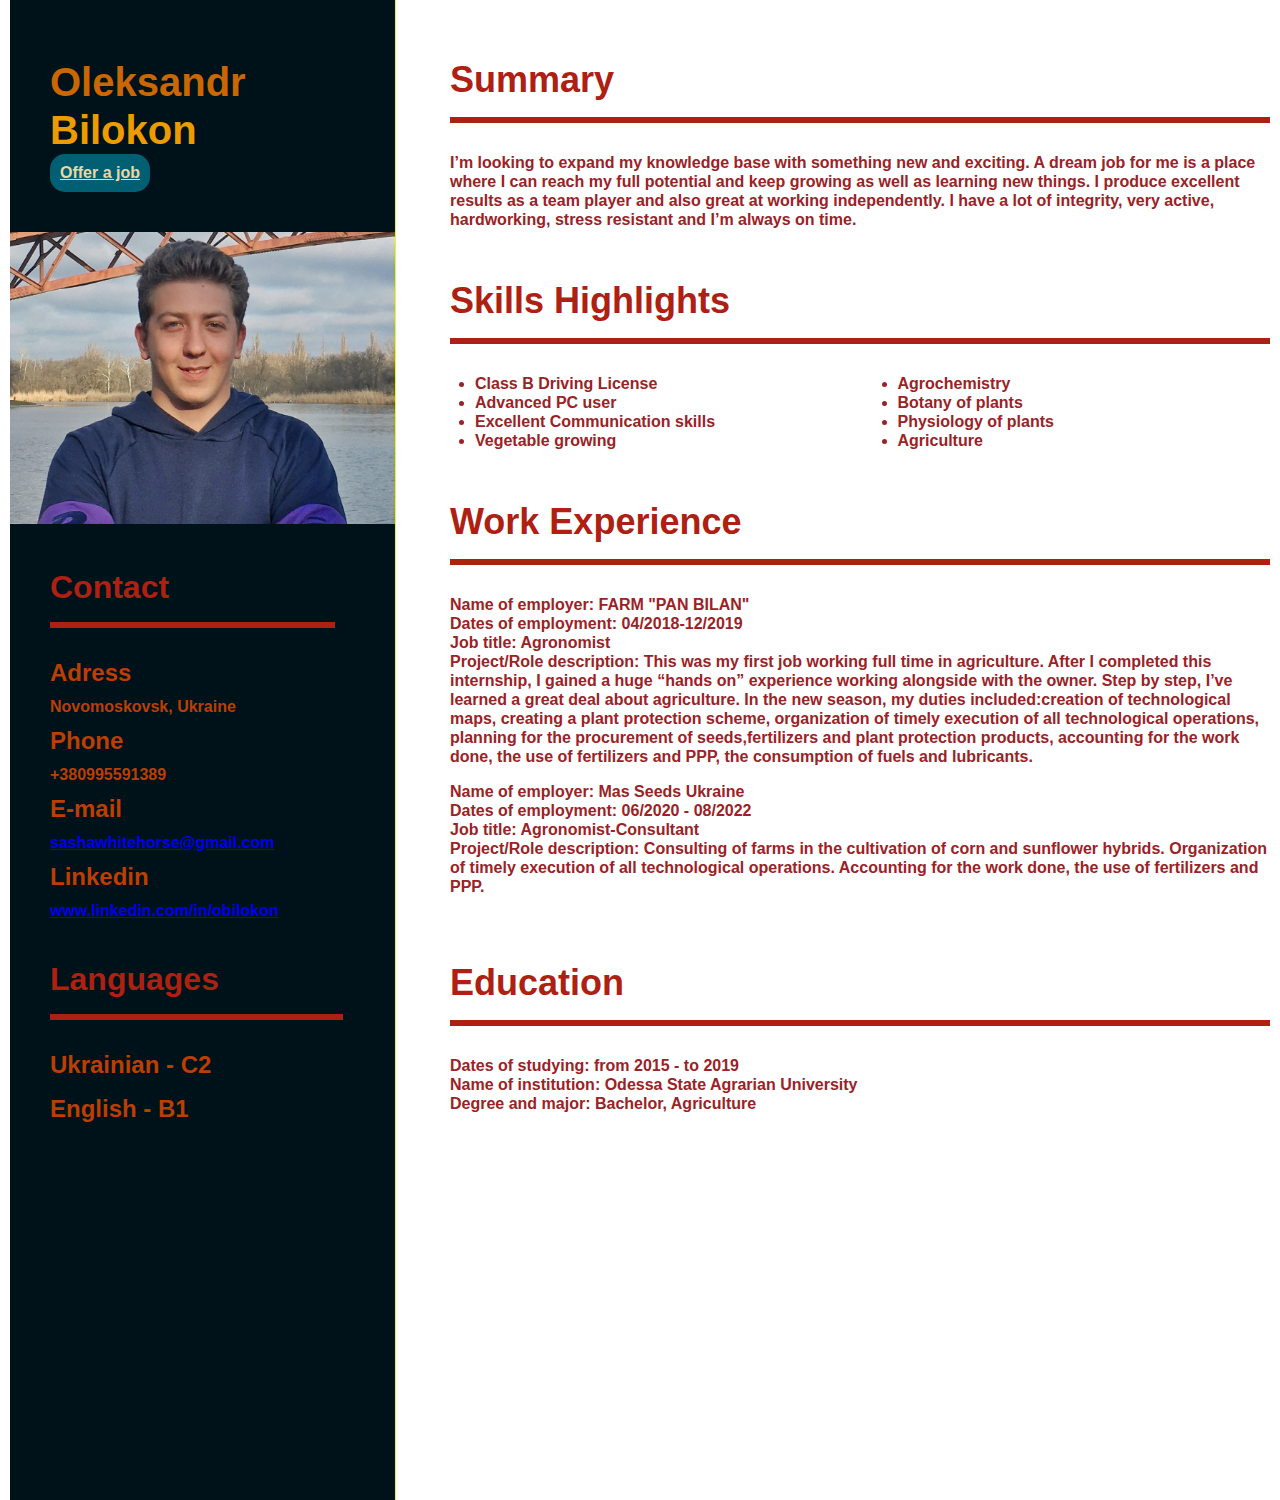
==== index.html @ 4e990c91 "Add homework-14 files" ====
<!DOCTYPE html>
<html>

<head>
   <title>Resume Oleksandr Bilokon </title>
   <link href="./styles.css" rel="stylesheet" type="text/css">
   <link href="./styles_mytheme.css" rel="stylesheet" type="text/css">
</head>


<body class="my-theme">
   <div class="container">
      <div class="left">
         <div class="name">
            <h1 class="myname">Oleksandr<div class="surname">Bilokon</div> 
            </h1>
            <a target="_blank" href="./hire-me.html" class="offerbutton">Offer a job</a>
         </div>
         <div class="photo"><img class="photocss" src="IMG_20200115_125617_568-01.jpeg" alt="CV Photo" height="292px"
               width="385px" /></div>
         <div class="contact">
            <h1 class="titles borderline">Contact</h1>
            <ul class="nomarked list">
               <li class="itemoflist">Adress</li>
               <li class="seconditemsoflist limargin">Novomoskovsk, Ukraine</li>
               <li class="itemoflist">Phone</li>
               <li class="seconditemsoflist limargin">+380995591389</li>
               <li class="itemoflist">E-mail</li>
               <li class="seconditemsoflist limargin"><a
                     href="https://mail.google.com/mail/">sashawhitehorse@gmail.com</a></li>
               <li class="itemoflist">Linkedin</li>
               <li class="seconditemsoflist"><a
                     href="https://www.linkedin.com/in/obilokon/">www.linkedin.com/in/obilokon</a></li>
            </ul>
         </div>
         <div class="languages ">
            <h1 class="titles borderline">Languages</h1>
            <ul class="nomarked list">
               <li class="itemoflist lang-limargin">Ukrainian - C2</li>
               <li class="itemoflist">English - B1</li>
            </ul>
         </div>
      </div>
      <div class="right">
         <div class="summary">
            <h1 class="righttitles borderline">Summary</h1>
            <div class="rightitemtxt">I’m looking to expand my knowledge base with
               something new and exciting.
               A dream job for me is a place where I can reach
               my full potential and keep growing as well as
               learning new things. I produce excellent results
               as a team player and also great at working
               independently. I have a lot of integrity, very
               active, hardworking, stress resistant and I’m
               always on time.</div>
         </div>
         <div class="skills">
            <h1 class="righttitles borderline">Skills Highlights</h1>
            <ul class="textcols rightitemtxt skills-list">
               <li>Class B Driving License</li>
               <li>Advanced PC user</li>
               <li>Excellent Communication skills</li>
               <li>Vegetable growing</li>
               <li>Agrochemistry</li>
               <li>Botany of plants</li>
               <li>Physiology of plants</li>
               <li>Agriculture</li>
            </ul>
         </div>
         <div class="workexp">
            <h1 class="righttitles borderline ">Work Experience</h1>
            <dl class="rightitemtxt dl-margin">
               <dt><strong>Name of employer:</strong> FARM "PAN BILAN"</dt>
               <dt><strong>Dates of employment:</strong> 04/2018-12/2019</dt>
               <dt><strong>Job title:</strong> Agronomist</dt>
               <dt><strong>Project/Role description:</strong> This was my first job working full time in agriculture.
                  After I completed
                  this internship, I gained a huge “hands on” experience working
                  alongside with the owner. Step by step, I’ve learned a great deal about
                  agriculture. In the new season, my duties included:creation of
                  technological maps, creating a plant protection scheme, organization
                  of timely execution of all technological operations, planning for the
                  procurement of seeds,fertilizers and plant protection products,
                  accounting for the work done, the use of fertilizers and PPP, the
                  consumption of fuels and lubricants.</dt>
            </dl>

            <dl class="rightitemtxt dl-margin">
               <dt><strong>Name of employer:</strong> Mas Seeds Ukraine</dt>
               <dt><strong>Dates of employment:</strong> 06/2020 - 08/2022</dt>
               <dt><strong>Job title:</strong> Agronomist-Consultant</dt>
               <dt><strong>Project/Role description:</strong> Consulting of farms in the cultivation of corn and
                  sunflower hybrids. Organization of timely execution of all technological operations. Accounting for
                  the work done, the use of fertilizers and PPP.</dt>
            </dl>
         </div>

         <div class="education ">
            <h1 class="righttitles borderline">Education</h1>
            <dl class="rightitemtxt">
               <dt> <strong>Dates of studying: </strong>from 2015 - to 2019</dt>
               <dt> <strong>Name of institution:</strong> Odessa State Agrarian University</dt>
               <dt><strong>Degree and major:</strong> Bachelor, Agriculture</dt>
            </dl>
         </div>
      </div>
   </div>



</body>


</html>
---- styles.css ----
body {
  margin: 0;
}

.container {
  display: grid;
  grid-template-columns: 385px 820px;
  grid-template-rows: auto;
  grid-auto-rows: 1fr;
  gap: 0px 55px;
  grid-auto-flow: row;
  grid-template-areas:
    "left right";
  justify-content: center;
}

.left {
  display: grid;
  grid-template-columns: 385px;
  grid-template-rows: auto auto auto auto;
  gap: 40px 0px;
  grid-auto-flow: row;
  grid-template-areas:
    "name"
    "photo"
    "contact"
    "languages";
  grid-area: left;
  align-content: start;
  width: 385px;
  border-right: solid 1px var(--color-border-center);
  background-color: var(--color-background-concact);
  height: 1500px;
  position: sticky;
  top:0;
  left:0;
}

.right {
  display: grid;
  grid-template-columns: 820px;
  grid-template-rows: auto auto auto auto;
  gap: 50px 0px;
  grid-auto-flow: row;
  grid-template-areas:
    "summary"
    "skills"
    "workexp"
    "education";
  grid-area: right;
  align-content: start;
  justify-items: stretch;
  align-items: stretch;
  width: 820px;
}

.name {
  grid-area: name;
  margin-left: 40px;
  margin-top: 58px;
}

:root  {
  /* Colors */
  --color-border-center:#000000;
  --color-txtandborder-titles:#1E1E1E;
  --color-background-concact:#86A3B4;
  --color-text-surname:#1C2E8C;
  --color-text-name:#FFFFFF;
  --color-left-titles:#263036;
  --color-right-description:#263036;
  --color-background-hirebutton:#55ff71;
  --color-button-hireme:purple;
  
  /* margins */
  --margin-zero: 0px;
  --margin-titles-bottom:30px;
  --margin-lists-bottom:15px;
  --margin-listitems-bottom:10px;
  --margin-contactlist-bottom:36px;

  /*paddings */
  --padding-zero: 0px;
  --padding-titles-bottom:15px;
}


.main-theme {
   /* Colors */
   --color-border-center:#000000;
   --color-txtandborder-titles:#1E1E1E;
   --color-background-concact:#86A3B4;
   --color-text-surname:#1C2E8C;
   --color-text-name:#FFFFFF;
   --color-left-titles:#263036;
   --color-right-description:#263036;
   --color-background-hirebutton:#55ff71;
}



.myname {
  font-family: Arial, Helvetica, sans-serif;
  font-style: normal;
  font-weight: 600;
  font-size: 40px;
  line-height: 48px;
  color: var(--color-text-name);
  margin: var(--margin-zero);
}

.surname {
  font-family:Arial, Helvetica, sans-serif;
  font-style: normal;
  font-weight: 600;
  font-size: 40px;
  line-height: 48px;
  color: var(--color-text-surname);
}


.photo {
  grid-area: photo;
}

.photocss {
  object-fit: cover;
  object-position: 0 0;
}

.titles {
  font-family: Arial, Helvetica, sans-serif;
  font-style: normal;
  font-weight: 600;
  font-size: 32px;
  line-height: 39px;
  color: var(--color-txtandborder-titles);
  padding-bottom: var(--padding-titles-bottom);
  width: 85%;
  margin-bottom: var(--margin-titles-bottom);
  margin-top: var(--margin-zero);
}

.borderline {
  border-bottom: 6px solid var(--color-txtandborder-titles);
}

.nomarked {
  list-style-type: none;
}

.list {
  padding: var(--padding-zero);
  margin: var(--margin-zero);
}

.itemoflist {
  font-family: Arial, Helvetica, sans-serif;
  font-style: normal;
  font-weight: 600;
  font-size: 24px;
  line-height: 29px;
  color: var(--color-left-titles);
  margin-bottom: var(--margin-listitems-bottom);
}

.seconditemsoflist {
  font-family: Arial, Helvetica, sans-serif;
  font-style: normal;
  font-weight: 600;
  font-size: 16px;
  line-height: 19px;
  color: var(--color-left-titles);
}

.contact {
  grid-area: contact;
  margin-left: 40px;
  margin-right: 10px;
}

.limargin {
  margin-bottom: var(--margin-listitems-bottom);
}


.languages {
  grid-area: languages;
  margin-left: 40px;
}

.lang-limargin {
  margin-bottom: var(--margin-lists-bottom);
}

.righttitles {
  font-family: Arial, Helvetica, sans-serif;
  font-style: normal;
  font-weight: 600;
  font-size: 36px;
  line-height: 44px;
  color: var(--color-txtandborder-titles);
  padding-bottom: var(--padding-titles-bottom);
  margin-top:var(--margin-zero);
  margin-bottom: var(--margin-titles-bottom);
}

.summary {
  grid-area: summary;
  margin-top: 58px;
}

.rightitemtxt {
  font-family: Arial, Helvetica, sans-serif;
  font-style: normal;
  font-weight: 600;
  font-size: 16px;
  line-height: 19px;
  color: var(--color-right-description);
}

.skills {
  grid-area: skills;
}

.textcols {
  column-width: 100%;
  column-count: 2;
  column-gap: 50px;
}

.skills-list {
  margin:var(--margin-zero);
  padding-left: 25px;
}

.workexp {
  grid-area: workexp;
}



.dl-margin {
  margin-bottom: var(--margin-lists-bottom);
}



.education {
  grid-area: education;
}

.offerbutton {
  display: block;
  width: max-content;
  padding: 10px;
  border-radius: 15px;
  background-color: var(--color-background-hirebutton);
  font-family: Arial, Helvetica, sans-serif;
  font-weight: bold;
  color:var(--color-button-hireme);
}
---- styles_mytheme.css ----
.my-theme {
    --color-border-center:#e5ff00; 
    --color-txtandborder-titles:#AE2012;
    --color-background-concact: #001219;
    --color-text-surname:#EE9B00;
    --color-text-name:#CA6702;
    --color-left-titles:#BB3E03;
    --color-right-description:#9B2226;
    --color-background-hirebutton:#005F73;
    --color-button-hireme:#E9D8A6;
}
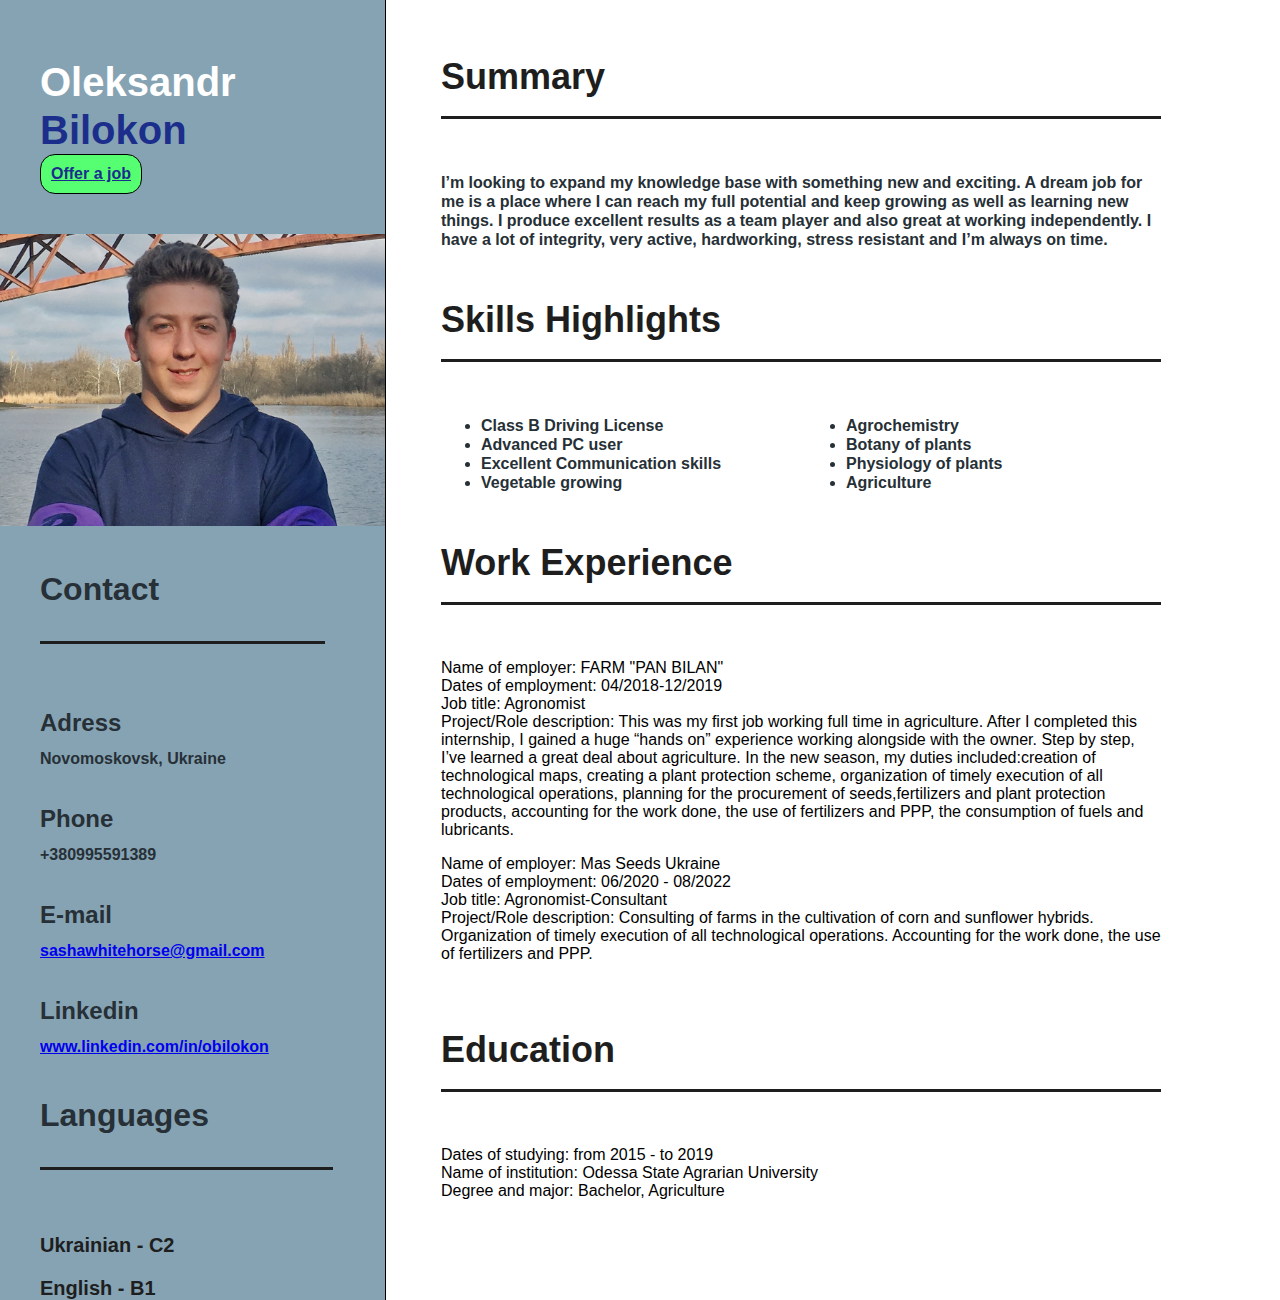
==== commit 170efdff: "Complete homework 15" ====
--- a/index.html
+++ b/index.html
@@ -4,11 +4,12 @@
 <head>
    <title>Resume Oleksandr Bilokon </title>
    <link href="./styles.css" rel="stylesheet" type="text/css">
-   <link href="./styles_mytheme.css" rel="stylesheet" type="text/css">
+
+  <meta name="viewport" content="width=device-width, initial-scale=1.0">
 </head>
 
 
-<body class="my-theme">
+<body>
    <div class="container">
       <div class="left">
          <div class="name">
@@ -36,8 +37,8 @@
          <div class="languages ">
             <h1 class="titles borderline">Languages</h1>
             <ul class="nomarked list">
-               <li class="itemoflist lang-limargin">Ukrainian - C2</li>
-               <li class="itemoflist">English - B1</li>
+               <li class="langlist lang-limargin">Ukrainian - C2</li>
+               <li class="langlist">English - B1</li>
             </ul>
          </div>
       </div>
@@ -69,7 +70,7 @@
          </div>
          <div class="workexp">
             <h1 class="righttitles borderline ">Work Experience</h1>
-            <dl class="rightitemtxt dl-margin">
+            <dl class="workexptxt dl-margin">
                <dt><strong>Name of employer:</strong> FARM "PAN BILAN"</dt>
                <dt><strong>Dates of employment:</strong> 04/2018-12/2019</dt>
                <dt><strong>Job title:</strong> Agronomist</dt>
@@ -85,7 +86,7 @@
                   consumption of fuels and lubricants.</dt>
             </dl>
 
-            <dl class="rightitemtxt dl-margin">
+            <dl class=" workexptxt dl-margin">
                <dt><strong>Name of employer:</strong> Mas Seeds Ukraine</dt>
                <dt><strong>Dates of employment:</strong> 06/2020 - 08/2022</dt>
                <dt><strong>Job title:</strong> Agronomist-Consultant</dt>
@@ -97,7 +98,7 @@
 
          <div class="education ">
             <h1 class="righttitles borderline">Education</h1>
-            <dl class="rightitemtxt">
+            <dl class="workexptxt">
                <dt> <strong>Dates of studying: </strong>from 2015 - to 2019</dt>
                <dt> <strong>Name of institution:</strong> Odessa State Agrarian University</dt>
                <dt><strong>Degree and major:</strong> Bachelor, Agriculture</dt>
--- a/styles.css
+++ b/styles.css
@@ -4,19 +4,18 @@
 
 .container {
   display: grid;
-  grid-template-columns: 385px 820px;
+  grid-template-columns: .2fr 1fr;
   grid-template-rows: auto;
   grid-auto-rows: 1fr;
   gap: 0px 55px;
   grid-auto-flow: row;
   grid-template-areas:
     "left right";
-  justify-content: center;
 }
 
 .left {
   display: grid;
-  grid-template-columns: 385px;
+  grid-template-columns: 1fr;
   grid-template-rows: auto auto auto auto;
   gap: 40px 0px;
   grid-auto-flow: row;
@@ -27,18 +26,13 @@
     "languages";
   grid-area: left;
   align-content: start;
-  width: 385px;
-  border-right: solid 1px var(--color-border-center);
-  background-color: var(--color-background-concact);
-  height: 1500px;
-  position: sticky;
-  top:0;
-  left:0;
+  border-right: solid 1px black;
+  background-color: #86A3B4;
 }
 
 .right {
   display: grid;
-  grid-template-columns: 820px;
+  grid-template-columns: 1.5fr;
   grid-template-rows: auto auto auto auto;
   gap: 50px 0px;
   grid-auto-flow: row;
@@ -51,74 +45,34 @@
   align-content: start;
   justify-items: stretch;
   align-items: stretch;
-  width: 820px;
 }
 
 .name {
   grid-area: name;
-  margin-left: 40px;
-  margin-top: 58px;
-}
-
-:root  {
-  /* Colors */
-  --color-border-center:#000000;
-  --color-txtandborder-titles:#1E1E1E;
-  --color-background-concact:#86A3B4;
-  --color-text-surname:#1C2E8C;
-  --color-text-name:#FFFFFF;
-  --color-left-titles:#263036;
-  --color-right-description:#263036;
-  --color-background-hirebutton:#55ff71;
-  --color-button-hireme:purple;
-  
-  /* margins */
-  --margin-zero: 0px;
-  --margin-titles-bottom:30px;
-  --margin-lists-bottom:15px;
-  --margin-listitems-bottom:10px;
-  --margin-contactlist-bottom:36px;
-
-  /*paddings */
-  --padding-zero: 0px;
-  --padding-titles-bottom:15px;
-}
-
-
-.main-theme {
-   /* Colors */
-   --color-border-center:#000000;
-   --color-txtandborder-titles:#1E1E1E;
-   --color-background-concact:#86A3B4;
-   --color-text-surname:#1C2E8C;
-   --color-text-name:#FFFFFF;
-   --color-left-titles:#263036;
-   --color-right-description:#263036;
-   --color-background-hirebutton:#55ff71;
-}
-
-
+  margin-left: 2.5em;
+  margin-top: 3.625em;
+}
 
 .myname {
   font-family: Arial, Helvetica, sans-serif;
   font-style: normal;
   font-weight: 600;
-  font-size: 40px;
+  font-size: 2.5em;
   line-height: 48px;
-  color: var(--color-text-name);
-  margin: var(--margin-zero);
+  color: #FFFFFF;
+  margin: 0px;
 }
 
 .surname {
   font-family:Arial, Helvetica, sans-serif;
   font-style: normal;
   font-weight: 600;
-  font-size: 40px;
+  font-size: 1em;
   line-height: 48px;
-  color: var(--color-text-surname);
-}
-
-
+  color: #1C2E8C;
+}
+
+.offerbutton
 .photo {
   grid-area: photo;
 }
@@ -132,17 +86,17 @@
   font-family: Arial, Helvetica, sans-serif;
   font-style: normal;
   font-weight: 600;
-  font-size: 32px;
+  font-size: 2em;
   line-height: 39px;
-  color: var(--color-txtandborder-titles);
-  padding-bottom: var(--padding-titles-bottom);
+  color: #263036;
+  padding-bottom: 1em;
   width: 85%;
-  margin-bottom: var(--margin-titles-bottom);
-  margin-top: var(--margin-zero);
+  margin-bottom: 2em;
+  margin-top: 0px;
 }
 
 .borderline {
-  border-bottom: 6px solid var(--color-txtandborder-titles);
+  border-bottom: .1em solid #1E1E1E;
 }
 
 .nomarked {
@@ -150,77 +104,88 @@
 }
 
 .list {
-  padding: var(--padding-zero);
-  margin: var(--margin-zero);
+  padding: 0;
+  margin: 0;
 }
 
 .itemoflist {
   font-family: Arial, Helvetica, sans-serif;
   font-style: normal;
   font-weight: 600;
-  font-size: 24px;
+  font-size: 1.5em;
   line-height: 29px;
-  color: var(--color-left-titles);
-  margin-bottom: var(--margin-listitems-bottom);
+  color: #263036;
+  margin-bottom: 0.5em;
 }
 
 .seconditemsoflist {
+  font-family: Arial, Helvetica, sans-serif;
+  font-style: normal;
+  font-weight: 600;
+  font-size: 1em;
+  line-height: 19px;
+  color: #263036;
+}
+
+.contact {
+  grid-area: contact;
+  margin-left: 2.5em;
+  margin-right: 0.6em;
+}
+
+.limargin {
+  margin-bottom: 2.25em;
+}
+
+
+.languages {
+  grid-area: languages;
+  margin-left: 2.5em;
+}
+
+.lang-limargin {
+  margin-bottom: 1em;
+}
+
+.langlist {
+  font-family: Arial, Helvetica, sans-serif;
+  font-style: normal;
+  font-weight: 600;
+  font-size: 1.25em;
+  color: #1E1E1E;
+}
+
+
+
+.righttitles {
+  font-family: Arial, Helvetica, sans-serif;
+  font-style: normal;
+  font-weight: 600;
+  font-size: 2.25em;
+  color: #1E1E1E;
+  padding-bottom: 0.5em;
+  margin-top: 0px;
+  margin-bottom: 1.5em;
+}
+
+.summary {
+  grid-area: summary;
+  margin-top: 3.5em;
+  max-width:45rem;
+}
+
+.rightitemtxt {
   font-family: Arial, Helvetica, sans-serif;
   font-style: normal;
   font-weight: 600;
   font-size: 16px;
   line-height: 19px;
-  color: var(--color-left-titles);
-}
-
-.contact {
-  grid-area: contact;
-  margin-left: 40px;
-  margin-right: 10px;
-}
-
-.limargin {
-  margin-bottom: var(--margin-listitems-bottom);
-}
-
-
-.languages {
-  grid-area: languages;
-  margin-left: 40px;
-}
-
-.lang-limargin {
-  margin-bottom: var(--margin-lists-bottom);
-}
-
-.righttitles {
-  font-family: Arial, Helvetica, sans-serif;
-  font-style: normal;
-  font-weight: 600;
-  font-size: 36px;
-  line-height: 44px;
-  color: var(--color-txtandborder-titles);
-  padding-bottom: var(--padding-titles-bottom);
-  margin-top:var(--margin-zero);
-  margin-bottom: var(--margin-titles-bottom);
-}
-
-.summary {
-  grid-area: summary;
-  margin-top: 58px;
-}
-
-.rightitemtxt {
-  font-family: Arial, Helvetica, sans-serif;
-  font-style: normal;
-  font-weight: 600;
-  font-size: 16px;
-  line-height: 19px;
-  color: var(--color-right-description);
+  color: #263036;
 }
 
 .skills {
   grid-area: skills;
+  max-width:45rem;
 }
 
 .textcols {
@@ -230,33 +195,84 @@
 }
 
 .skills-list {
-  margin:var(--margin-zero);
-  padding-left: 25px;
+  margin: 0px;
+  padding-left: 1,5em;
 }
 
 .workexp {
   grid-area: workexp;
-}
-
-
+  max-width:45rem;
+}
+
+.workexptxt {
+  font-family: Arial, Helvetica, sans-serif;
+  font-style: normal;
+  font-weight: 100;
+  font-size: 1em;
+  color: #000000;
+}
 
 .dl-margin {
-  margin-bottom: var(--margin-lists-bottom);
+  margin-bottom: 1em;
 }
 
 
 
 .education {
   grid-area: education;
+  max-width:45rem;
 }
 
 .offerbutton {
   display: block;
   width: max-content;
   padding: 10px;
+  border: 1px black solid;
   border-radius: 15px;
-  background-color: var(--color-background-hirebutton);
+  background-color: rgb(85, 255, 113);
   font-family: Arial, Helvetica, sans-serif;
   font-weight: bold;
-  color:var(--color-button-hireme);
+  color:#1C2E8C;
+}
+
+
+@media screen and (max-width: 385px) {
+  .container {
+    grid-template-columns: 1fr;
+    grid-template-rows: 1fr 1fr;
+    grid-template-areas: 
+    "left"
+    "right"
+    ;
+  }
+
+  .left {
+    border-right:none;
+  }
+  .right {
+    grid-template-columns: 24em;
+    gap:3em 0;
+  }
+
+  .summary {
+    padding-right:2em;
+    padding-left:2em;
+  }
+
+  .skills {
+    padding-right:2em;
+    padding-left:2em;
+  }
+
+  .workexp {
+    padding-right:2em;
+    padding-left:2em;
+  }
+
+  .education {
+    padding-right:2em;
+    padding-left:2em;
+  }
+
+
 }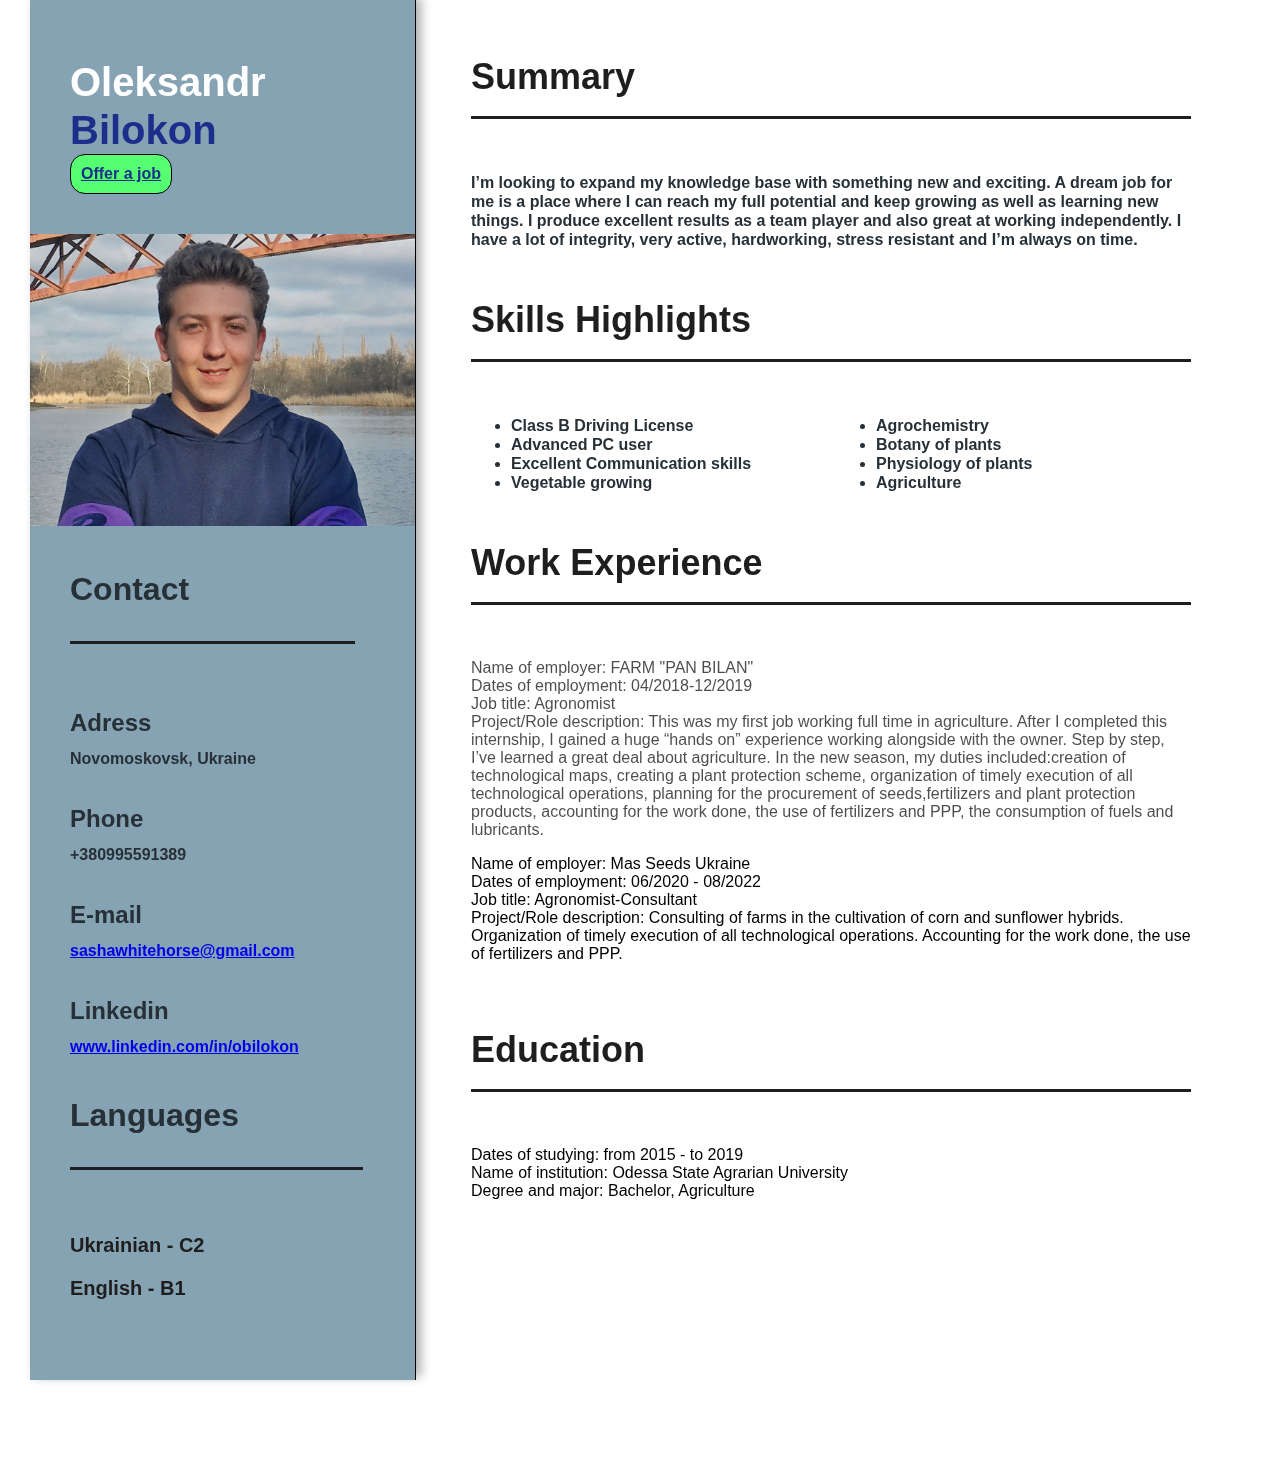
==== commit 5454a008: "complete homework 16" ====
--- a/index.html
+++ b/index.html
@@ -11,7 +11,7 @@
 
 <body>
    <div class="container">
-      <div class="left">
+      <div class="left block-shadow">
          <div class="name">
             <h1 class="myname">Oleksandr<div class="surname">Bilokon</div> 
             </h1>
@@ -70,7 +70,7 @@
          </div>
          <div class="workexp">
             <h1 class="righttitles borderline ">Work Experience</h1>
-            <dl class="workexptxt dl-margin">
+            <dl class="workexptxt dl-margin opacity_workexp">
                <dt><strong>Name of employer:</strong> FARM "PAN BILAN"</dt>
                <dt><strong>Dates of employment:</strong> 04/2018-12/2019</dt>
                <dt><strong>Job title:</strong> Agronomist</dt>
--- a/styles.css
+++ b/styles.css
@@ -11,6 +11,12 @@
   grid-auto-flow: row;
   grid-template-areas:
     "left right";
+  max-width: 1250px;
+  justify-content: center;
+  padding-bottom:5em;
+  position:sticky;
+  left:350px;
+
 }
 
 .left {
@@ -28,6 +34,8 @@
   align-content: start;
   border-right: solid 1px black;
   background-color: #86A3B4;
+  max-width:385px;
+  padding-bottom:5em;
 }
 
 .right {
@@ -45,6 +53,8 @@
   align-content: start;
   justify-items: stretch;
   align-items: stretch;
+  max-width:820px;
+  padding-bottom:5em;
 }
 
 .name {
@@ -273,6 +283,27 @@
     padding-right:2em;
     padding-left:2em;
   }
-
-
-}+}
+
+
+@media screen and (min-width:1200px) 
+{ .block-shadow {
+    box-shadow: .3em -.2em 10px rgba(0, 0, 0, 0.321);
+    z-index:2;
+  }
+  
+  .photocss:hover {
+    transform: scale(1.8 , 1.8) translateX(85px) translateY(70px);
+    box-shadow: rgba(0, 0, 0, 0.56) 0px 22px 70px 4px;
+  }
+  
+  .opacity_workexp {
+    opacity: 70%;
+  }
+  
+  .opacity_workexp:hover {
+    opacity:100%;
+  }
+}
+  
+
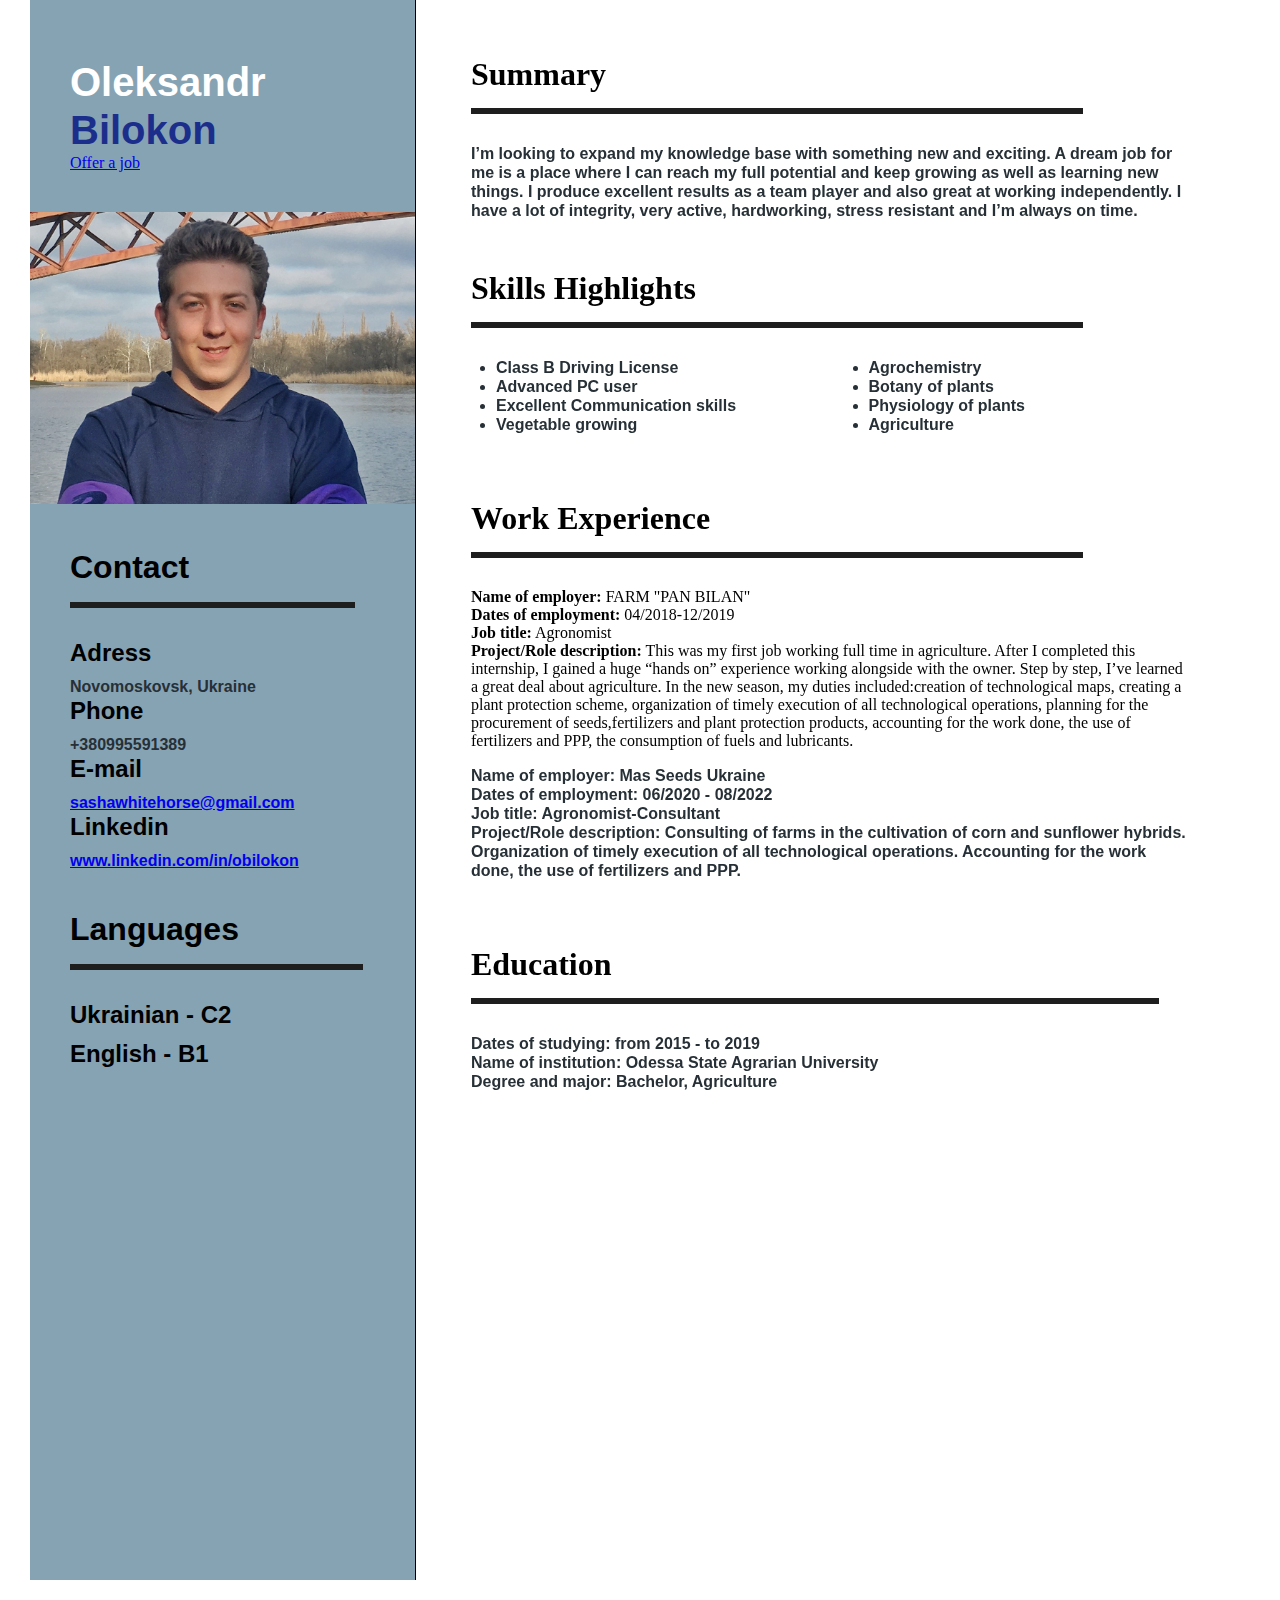
==== commit 11137274: "." ====
--- a/index.html
+++ b/index.html
@@ -4,12 +4,10 @@
 <head>
    <title>Resume Oleksandr Bilokon </title>
    <link href="./styles.css" rel="stylesheet" type="text/css">
-
-  <meta name="viewport" content="width=device-width, initial-scale=1.0">
 </head>
 
 
-<body>
+<body class="my-theme">
    <div class="container">
       <div class="left block-shadow">
          <div class="name">
@@ -37,8 +35,8 @@
          <div class="languages ">
             <h1 class="titles borderline">Languages</h1>
             <ul class="nomarked list">
-               <li class="langlist lang-limargin">Ukrainian - C2</li>
-               <li class="langlist">English - B1</li>
+               <li class="itemoflist lang-limargin">Ukrainian - C2</li>
+               <li class="itemoflist">English - B1</li>
             </ul>
          </div>
       </div>
@@ -70,7 +68,7 @@
          </div>
          <div class="workexp">
             <h1 class="righttitles borderline ">Work Experience</h1>
-            <dl class="workexptxt dl-margin opacity_workexp">
+            <dl class="workexptxt dl-margin">
                <dt><strong>Name of employer:</strong> FARM "PAN BILAN"</dt>
                <dt><strong>Dates of employment:</strong> 04/2018-12/2019</dt>
                <dt><strong>Job title:</strong> Agronomist</dt>
@@ -86,7 +84,7 @@
                   consumption of fuels and lubricants.</dt>
             </dl>
 
-            <dl class=" workexptxt dl-margin">
+            <dl class="rightitemtxt dl-margin">
                <dt><strong>Name of employer:</strong> Mas Seeds Ukraine</dt>
                <dt><strong>Dates of employment:</strong> 06/2020 - 08/2022</dt>
                <dt><strong>Job title:</strong> Agronomist-Consultant</dt>
@@ -98,7 +96,7 @@
 
          <div class="education ">
             <h1 class="righttitles borderline">Education</h1>
-            <dl class="workexptxt">
+            <dl class="rightitemtxt">
                <dt> <strong>Dates of studying: </strong>from 2015 - to 2019</dt>
                <dt> <strong>Name of institution:</strong> Odessa State Agrarian University</dt>
                <dt><strong>Degree and major:</strong> Bachelor, Agriculture</dt>
--- a/styles.css
+++ b/styles.css
@@ -32,11 +32,24 @@
     "languages";
   grid-area: left;
   align-content: start;
+<<<<<<< HEAD
   border-right: solid 1px black;
   background-color: #86A3B4;
   max-width:385px;
   padding-bottom:5em;
-}
+  -webkit-animation: leftblock 1s linear;
+=======
+  width: 385px;
+  border-right: solid 1px var(--color-border-center);
+  background-color: var(--color-background-concact);
+  height: 1500px;
+  position: sticky;
+  top:0;
+  left:0;
+>>>>>>> lesson-14
+}
+
+
 
 .right {
   display: grid;
@@ -55,7 +68,10 @@
   align-items: stretch;
   max-width:820px;
   padding-bottom:5em;
-}
+  -webkit-animation: rightblock 1s linear ;
+}
+
+
 
 .name {
   grid-area: name;
@@ -63,14 +79,53 @@
   margin-top: 3.625em;
 }
 
+:root  {
+  /* Colors */
+  --color-border-center:#000000;
+  --color-txtandborder-titles:#1E1E1E;
+  --color-background-concact:#86A3B4;
+  --color-text-surname:#1C2E8C;
+  --color-text-name:#FFFFFF;
+  --color-left-titles:#263036;
+  --color-right-description:#263036;
+  --color-background-hirebutton:#55ff71;
+  --color-button-hireme:purple;
+  
+  /* margins */
+  --margin-zero: 0px;
+  --margin-titles-bottom:30px;
+  --margin-lists-bottom:15px;
+  --margin-listitems-bottom:10px;
+  --margin-contactlist-bottom:36px;
+
+  /*paddings */
+  --padding-zero: 0px;
+  --padding-titles-bottom:15px;
+}
+
+
+.main-theme {
+   /* Colors */
+   --color-border-center:#000000;
+   --color-txtandborder-titles:#1E1E1E;
+   --color-background-concact:#86A3B4;
+   --color-text-surname:#1C2E8C;
+   --color-text-name:#FFFFFF;
+   --color-left-titles:#263036;
+   --color-right-description:#263036;
+   --color-background-hirebutton:#55ff71;
+}
+
+
+
 .myname {
   font-family: Arial, Helvetica, sans-serif;
   font-style: normal;
   font-weight: 600;
   font-size: 2.5em;
   line-height: 48px;
-  color: #FFFFFF;
-  margin: 0px;
+  color: var(--color-text-name);
+  margin: var(--margin-zero);
 }
 
 .surname {
@@ -79,10 +134,10 @@
   font-weight: 600;
   font-size: 1em;
   line-height: 48px;
-  color: #1C2E8C;
-}
-
-.offerbutton
+  color: var(--color-text-surname);
+}
+
+
 .photo {
   grid-area: photo;
 }
@@ -98,6 +153,7 @@
   font-weight: 600;
   font-size: 2em;
   line-height: 39px;
+<<<<<<< HEAD
   color: #263036;
   padding-bottom: 1em;
   width: 85%;
@@ -107,6 +163,17 @@
 
 .borderline {
   border-bottom: .1em solid #1E1E1E;
+=======
+  color: var(--color-txtandborder-titles);
+  padding-bottom: var(--padding-titles-bottom);
+  width: 85%;
+  margin-bottom: var(--margin-titles-bottom);
+  margin-top: var(--margin-zero);
+}
+
+.borderline {
+  border-bottom: 6px solid var(--color-txtandborder-titles);
+>>>>>>> lesson-14
 }
 
 .nomarked {
@@ -114,8 +181,8 @@
 }
 
 .list {
-  padding: 0;
-  margin: 0;
+  padding: var(--padding-zero);
+  margin: var(--margin-zero);
 }
 
 .itemoflist {
@@ -124,8 +191,13 @@
   font-weight: 600;
   font-size: 1.5em;
   line-height: 29px;
+<<<<<<< HEAD
   color: #263036;
   margin-bottom: 0.5em;
+=======
+  color: var(--color-left-titles);
+  margin-bottom: var(--margin-listitems-bottom);
+>>>>>>> lesson-14
 }
 
 .seconditemsoflist {
@@ -134,7 +206,7 @@
   font-weight: 600;
   font-size: 1em;
   line-height: 19px;
-  color: #263036;
+  color: var(--color-left-titles);
 }
 
 .contact {
@@ -144,7 +216,11 @@
 }
 
 .limargin {
+<<<<<<< HEAD
   margin-bottom: 2.25em;
+=======
+  margin-bottom: var(--margin-listitems-bottom);
+>>>>>>> lesson-14
 }
 
 
@@ -154,6 +230,7 @@
 }
 
 .lang-limargin {
+<<<<<<< HEAD
   margin-bottom: 1em;
 }
 
@@ -167,21 +244,36 @@
 
 
 
+=======
+  margin-bottom: var(--margin-lists-bottom);
+}
+
+>>>>>>> lesson-14
 .righttitles {
   font-family: Arial, Helvetica, sans-serif;
   font-style: normal;
   font-weight: 600;
+<<<<<<< HEAD
   font-size: 2.25em;
   color: #1E1E1E;
   padding-bottom: 0.5em;
   margin-top: 0px;
   margin-bottom: 1.5em;
+=======
+  font-size: 36px;
+  line-height: 44px;
+  color: var(--color-txtandborder-titles);
+  padding-bottom: var(--padding-titles-bottom);
+  margin-top:var(--margin-zero);
+  margin-bottom: var(--margin-titles-bottom);
+>>>>>>> lesson-14
 }
 
 .summary {
   grid-area: summary;
   margin-top: 3.5em;
   max-width:45rem;
+  
 }
 
 .rightitemtxt {
@@ -190,7 +282,7 @@
   font-weight: 600;
   font-size: 16px;
   line-height: 19px;
-  color: #263036;
+  color: var(--color-right-description);
 }
 
 .skills {
@@ -205,8 +297,13 @@
 }
 
 .skills-list {
+<<<<<<< HEAD
   margin: 0px;
   padding-left: 1,5em;
+=======
+  margin:var(--margin-zero);
+  padding-left: 25px;
+>>>>>>> lesson-14
 }
 
 .workexp {
@@ -214,6 +311,7 @@
   max-width:45rem;
 }
 
+<<<<<<< HEAD
 .workexptxt {
   font-family: Arial, Helvetica, sans-serif;
   font-style: normal;
@@ -224,6 +322,12 @@
 
 .dl-margin {
   margin-bottom: 1em;
+=======
+
+
+.dl-margin {
+  margin-bottom: var(--margin-lists-bottom);
+>>>>>>> lesson-14
 }
 
 
@@ -237,11 +341,11 @@
   display: block;
   width: max-content;
   padding: 10px;
-  border: 1px black solid;
   border-radius: 15px;
-  background-color: rgb(85, 255, 113);
+  background-color: var(--color-background-hirebutton);
   font-family: Arial, Helvetica, sans-serif;
   font-weight: bold;
+<<<<<<< HEAD
   color:#1C2E8C;
 }
 
@@ -293,8 +397,9 @@
   }
   
   .photocss:hover {
-    transform: scale(1.8 , 1.8) translateX(85px) translateY(70px);
+    transform: scale(1.8 , 1.8) translateX(85.5px) translateY(70px);
     box-shadow: rgba(0, 0, 0, 0.56) 0px 22px 70px 4px;
+    transition-duration: 2s;
   }
   
   .opacity_workexp {
@@ -303,7 +408,36 @@
   
   .opacity_workexp:hover {
     opacity:100%;
-  }
-}
-  
-
+    transition-duration: 4s;
+  }
+
+
+  @keyframes leftblock {
+    0%{
+      margin-top: 50vh;
+      opacity:0;
+    }
+    100%{
+      margin-top:0vh;
+      opacity: 1;
+    }
+  }
+
+  @keyframes rightblock {
+
+    0% {
+      margin-top:100vh;
+      opacity:0;
+    }
+    100%{
+      margin-top:0vh;
+      opacity: 1;
+    }
+  }
+}
+  
+
+=======
+  color:var(--color-button-hireme);
+}
+>>>>>>> lesson-14
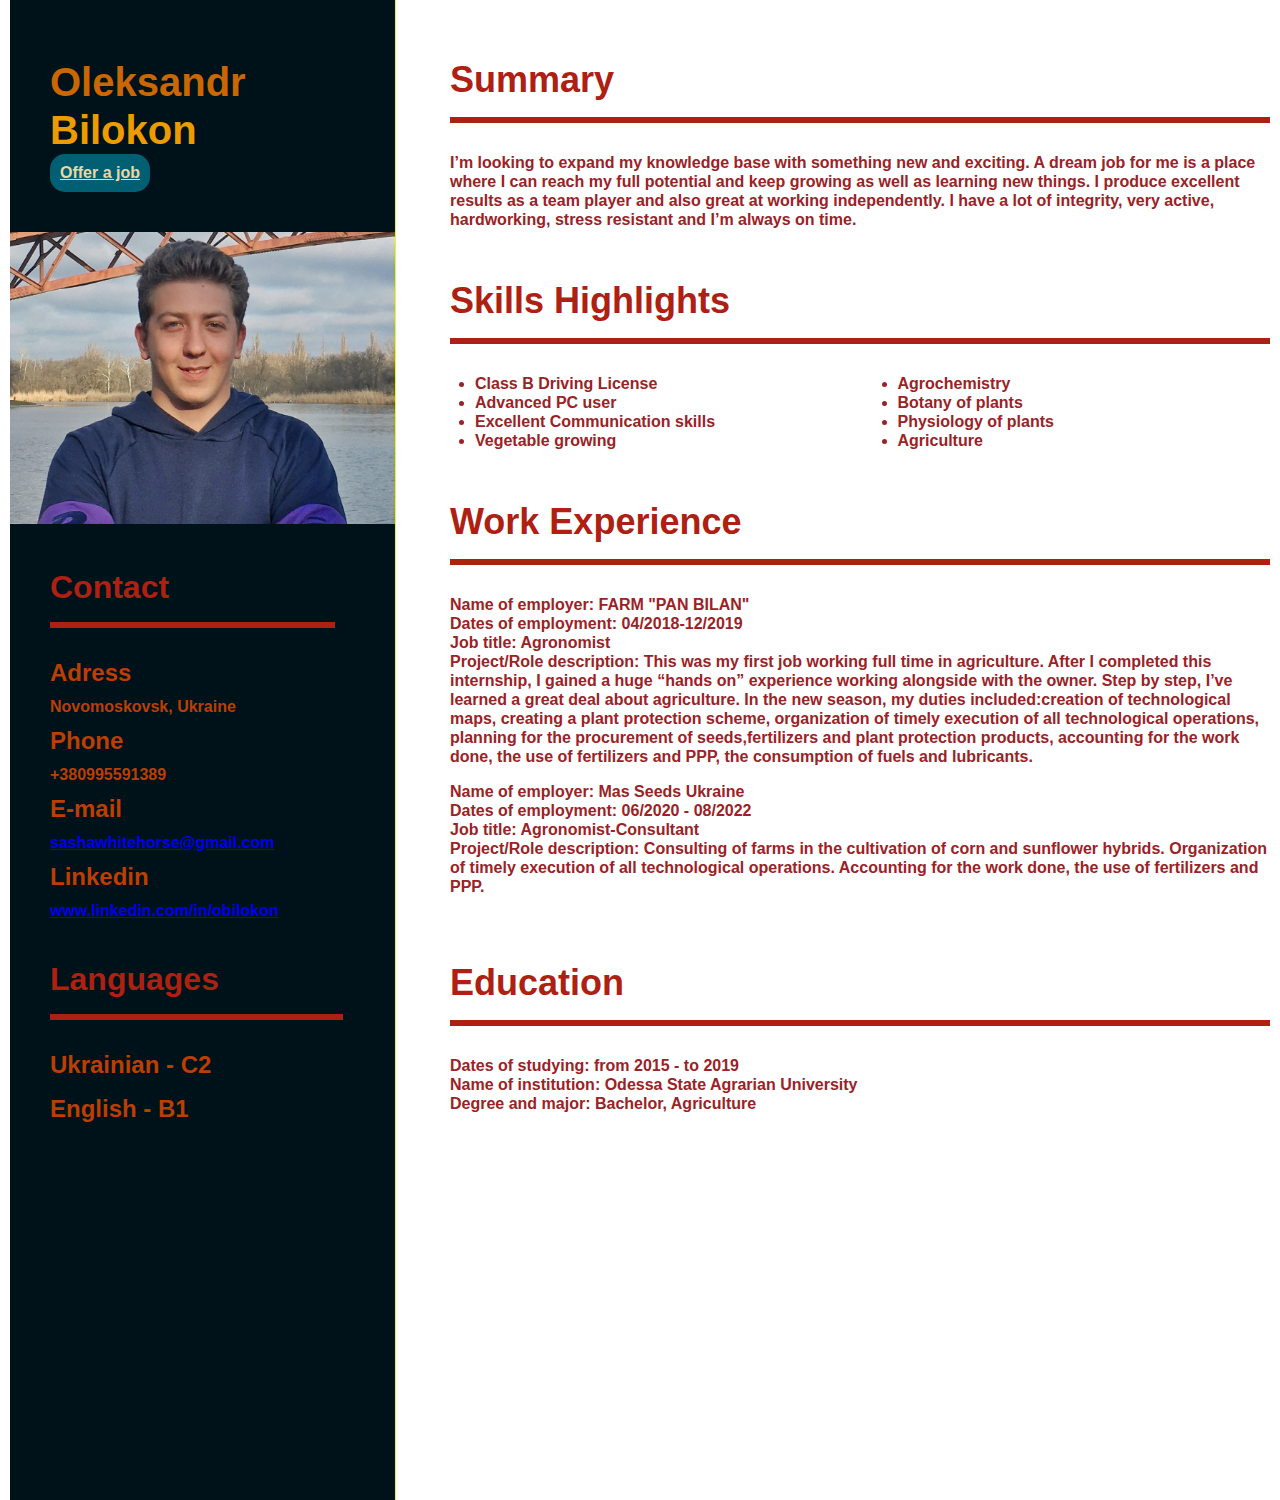
==== commit 78a1138a: "reset to lesson-14" ====
--- a/index.html
+++ b/index.html
@@ -4,12 +4,13 @@
 <head>
    <title>Resume Oleksandr Bilokon </title>
    <link href="./styles.css" rel="stylesheet" type="text/css">
+   <link href="./styles_mytheme.css" rel="stylesheet" type="text/css">
 </head>
 
 
 <body class="my-theme">
    <div class="container">
-      <div class="left block-shadow">
+      <div class="left">
          <div class="name">
             <h1 class="myname">Oleksandr<div class="surname">Bilokon</div> 
             </h1>
@@ -68,7 +69,7 @@
          </div>
          <div class="workexp">
             <h1 class="righttitles borderline ">Work Experience</h1>
-            <dl class="workexptxt dl-margin">
+            <dl class="rightitemtxt dl-margin">
                <dt><strong>Name of employer:</strong> FARM "PAN BILAN"</dt>
                <dt><strong>Dates of employment:</strong> 04/2018-12/2019</dt>
                <dt><strong>Job title:</strong> Agronomist</dt>
--- a/styles.css
+++ b/styles.css
@@ -4,24 +4,19 @@
 
 .container {
   display: grid;
-  grid-template-columns: .2fr 1fr;
+  grid-template-columns: 385px 820px;
   grid-template-rows: auto;
   grid-auto-rows: 1fr;
   gap: 0px 55px;
   grid-auto-flow: row;
   grid-template-areas:
     "left right";
-  max-width: 1250px;
   justify-content: center;
-  padding-bottom:5em;
-  position:sticky;
-  left:350px;
-
 }
 
 .left {
   display: grid;
-  grid-template-columns: 1fr;
+  grid-template-columns: 385px;
   grid-template-rows: auto auto auto auto;
   gap: 40px 0px;
   grid-auto-flow: row;
@@ -32,13 +27,6 @@
     "languages";
   grid-area: left;
   align-content: start;
-<<<<<<< HEAD
-  border-right: solid 1px black;
-  background-color: #86A3B4;
-  max-width:385px;
-  padding-bottom:5em;
-  -webkit-animation: leftblock 1s linear;
-=======
   width: 385px;
   border-right: solid 1px var(--color-border-center);
   background-color: var(--color-background-concact);
@@ -46,14 +34,11 @@
   position: sticky;
   top:0;
   left:0;
->>>>>>> lesson-14
-}
-
-
+}
 
 .right {
   display: grid;
-  grid-template-columns: 1.5fr;
+  grid-template-columns: 820px;
   grid-template-rows: auto auto auto auto;
   gap: 50px 0px;
   grid-auto-flow: row;
@@ -66,17 +51,13 @@
   align-content: start;
   justify-items: stretch;
   align-items: stretch;
-  max-width:820px;
-  padding-bottom:5em;
-  -webkit-animation: rightblock 1s linear ;
-}
-
-
+  width: 820px;
+}
 
 .name {
   grid-area: name;
-  margin-left: 2.5em;
-  margin-top: 3.625em;
+  margin-left: 40px;
+  margin-top: 58px;
 }
 
 :root  {
@@ -122,7 +103,7 @@
   font-family: Arial, Helvetica, sans-serif;
   font-style: normal;
   font-weight: 600;
-  font-size: 2.5em;
+  font-size: 40px;
   line-height: 48px;
   color: var(--color-text-name);
   margin: var(--margin-zero);
@@ -132,7 +113,7 @@
   font-family:Arial, Helvetica, sans-serif;
   font-style: normal;
   font-weight: 600;
-  font-size: 1em;
+  font-size: 40px;
   line-height: 48px;
   color: var(--color-text-surname);
 }
@@ -151,19 +132,8 @@
   font-family: Arial, Helvetica, sans-serif;
   font-style: normal;
   font-weight: 600;
-  font-size: 2em;
+  font-size: 32px;
   line-height: 39px;
-<<<<<<< HEAD
-  color: #263036;
-  padding-bottom: 1em;
-  width: 85%;
-  margin-bottom: 2em;
-  margin-top: 0px;
-}
-
-.borderline {
-  border-bottom: .1em solid #1E1E1E;
-=======
   color: var(--color-txtandborder-titles);
   padding-bottom: var(--padding-titles-bottom);
   width: 85%;
@@ -173,7 +143,6 @@
 
 .borderline {
   border-bottom: 6px solid var(--color-txtandborder-titles);
->>>>>>> lesson-14
 }
 
 .nomarked {
@@ -189,91 +158,56 @@
   font-family: Arial, Helvetica, sans-serif;
   font-style: normal;
   font-weight: 600;
-  font-size: 1.5em;
+  font-size: 24px;
   line-height: 29px;
-<<<<<<< HEAD
-  color: #263036;
-  margin-bottom: 0.5em;
-=======
   color: var(--color-left-titles);
   margin-bottom: var(--margin-listitems-bottom);
->>>>>>> lesson-14
 }
 
 .seconditemsoflist {
   font-family: Arial, Helvetica, sans-serif;
   font-style: normal;
   font-weight: 600;
-  font-size: 1em;
+  font-size: 16px;
   line-height: 19px;
   color: var(--color-left-titles);
 }
 
 .contact {
   grid-area: contact;
-  margin-left: 2.5em;
-  margin-right: 0.6em;
+  margin-left: 40px;
+  margin-right: 10px;
 }
 
 .limargin {
-<<<<<<< HEAD
-  margin-bottom: 2.25em;
-=======
   margin-bottom: var(--margin-listitems-bottom);
->>>>>>> lesson-14
 }
 
 
 .languages {
   grid-area: languages;
-  margin-left: 2.5em;
+  margin-left: 40px;
 }
 
 .lang-limargin {
-<<<<<<< HEAD
-  margin-bottom: 1em;
-}
-
-.langlist {
-  font-family: Arial, Helvetica, sans-serif;
-  font-style: normal;
-  font-weight: 600;
-  font-size: 1.25em;
-  color: #1E1E1E;
-}
-
-
-
-=======
   margin-bottom: var(--margin-lists-bottom);
 }
 
->>>>>>> lesson-14
 .righttitles {
   font-family: Arial, Helvetica, sans-serif;
   font-style: normal;
   font-weight: 600;
-<<<<<<< HEAD
-  font-size: 2.25em;
-  color: #1E1E1E;
-  padding-bottom: 0.5em;
-  margin-top: 0px;
-  margin-bottom: 1.5em;
-=======
   font-size: 36px;
   line-height: 44px;
   color: var(--color-txtandborder-titles);
   padding-bottom: var(--padding-titles-bottom);
   margin-top:var(--margin-zero);
   margin-bottom: var(--margin-titles-bottom);
->>>>>>> lesson-14
 }
 
 .summary {
   grid-area: summary;
-  margin-top: 3.5em;
-  max-width:45rem;
-  
+  margin-top: 58px;
 }
 
 .rightitemtxt {
@@ -287,7 +221,6 @@
 
 .skills {
   grid-area: skills;
-  max-width:45rem;
 }
 
 .textcols {
@@ -297,44 +230,24 @@
 }
 
 .skills-list {
-<<<<<<< HEAD
-  margin: 0px;
-  padding-left: 1,5em;
-=======
   margin:var(--margin-zero);
   padding-left: 25px;
->>>>>>> lesson-14
 }
 
 .workexp {
   grid-area: workexp;
-  max-width:45rem;
-}
-
-<<<<<<< HEAD
-.workexptxt {
-  font-family: Arial, Helvetica, sans-serif;
-  font-style: normal;
-  font-weight: 100;
-  font-size: 1em;
-  color: #000000;
-}
-
-.dl-margin {
-  margin-bottom: 1em;
-=======
+}
+
 
 
 .dl-margin {
   margin-bottom: var(--margin-lists-bottom);
->>>>>>> lesson-14
 }
 
 
 
 .education {
   grid-area: education;
-  max-width:45rem;
 }
 
 .offerbutton {
@@ -345,99 +258,5 @@
   background-color: var(--color-background-hirebutton);
   font-family: Arial, Helvetica, sans-serif;
   font-weight: bold;
-<<<<<<< HEAD
-  color:#1C2E8C;
-}
-
-
-@media screen and (max-width: 385px) {
-  .container {
-    grid-template-columns: 1fr;
-    grid-template-rows: 1fr 1fr;
-    grid-template-areas: 
-    "left"
-    "right"
-    ;
-  }
-
-  .left {
-    border-right:none;
-  }
-  .right {
-    grid-template-columns: 24em;
-    gap:3em 0;
-  }
-
-  .summary {
-    padding-right:2em;
-    padding-left:2em;
-  }
-
-  .skills {
-    padding-right:2em;
-    padding-left:2em;
-  }
-
-  .workexp {
-    padding-right:2em;
-    padding-left:2em;
-  }
-
-  .education {
-    padding-right:2em;
-    padding-left:2em;
-  }
-}
-
-
-@media screen and (min-width:1200px) 
-{ .block-shadow {
-    box-shadow: .3em -.2em 10px rgba(0, 0, 0, 0.321);
-    z-index:2;
-  }
-  
-  .photocss:hover {
-    transform: scale(1.8 , 1.8) translateX(85.5px) translateY(70px);
-    box-shadow: rgba(0, 0, 0, 0.56) 0px 22px 70px 4px;
-    transition-duration: 2s;
-  }
-  
-  .opacity_workexp {
-    opacity: 70%;
-  }
-  
-  .opacity_workexp:hover {
-    opacity:100%;
-    transition-duration: 4s;
-  }
-
-
-  @keyframes leftblock {
-    0%{
-      margin-top: 50vh;
-      opacity:0;
-    }
-    100%{
-      margin-top:0vh;
-      opacity: 1;
-    }
-  }
-
-  @keyframes rightblock {
-
-    0% {
-      margin-top:100vh;
-      opacity:0;
-    }
-    100%{
-      margin-top:0vh;
-      opacity: 1;
-    }
-  }
-}
-  
-
-=======
   color:var(--color-button-hireme);
-}
->>>>>>> lesson-14
+}--- a/styles_mytheme.css
+++ b/styles_mytheme.css
@@ -0,0 +1,11 @@
+.my-theme {
+    --color-border-center:#e5ff00; 
+    --color-txtandborder-titles:#AE2012;
+    --color-background-concact: #001219;
+    --color-text-surname:#EE9B00;
+    --color-text-name:#CA6702;
+    --color-left-titles:#BB3E03;
+    --color-right-description:#9B2226;
+    --color-background-hirebutton:#005F73;
+    --color-button-hireme:#E9D8A6;
+}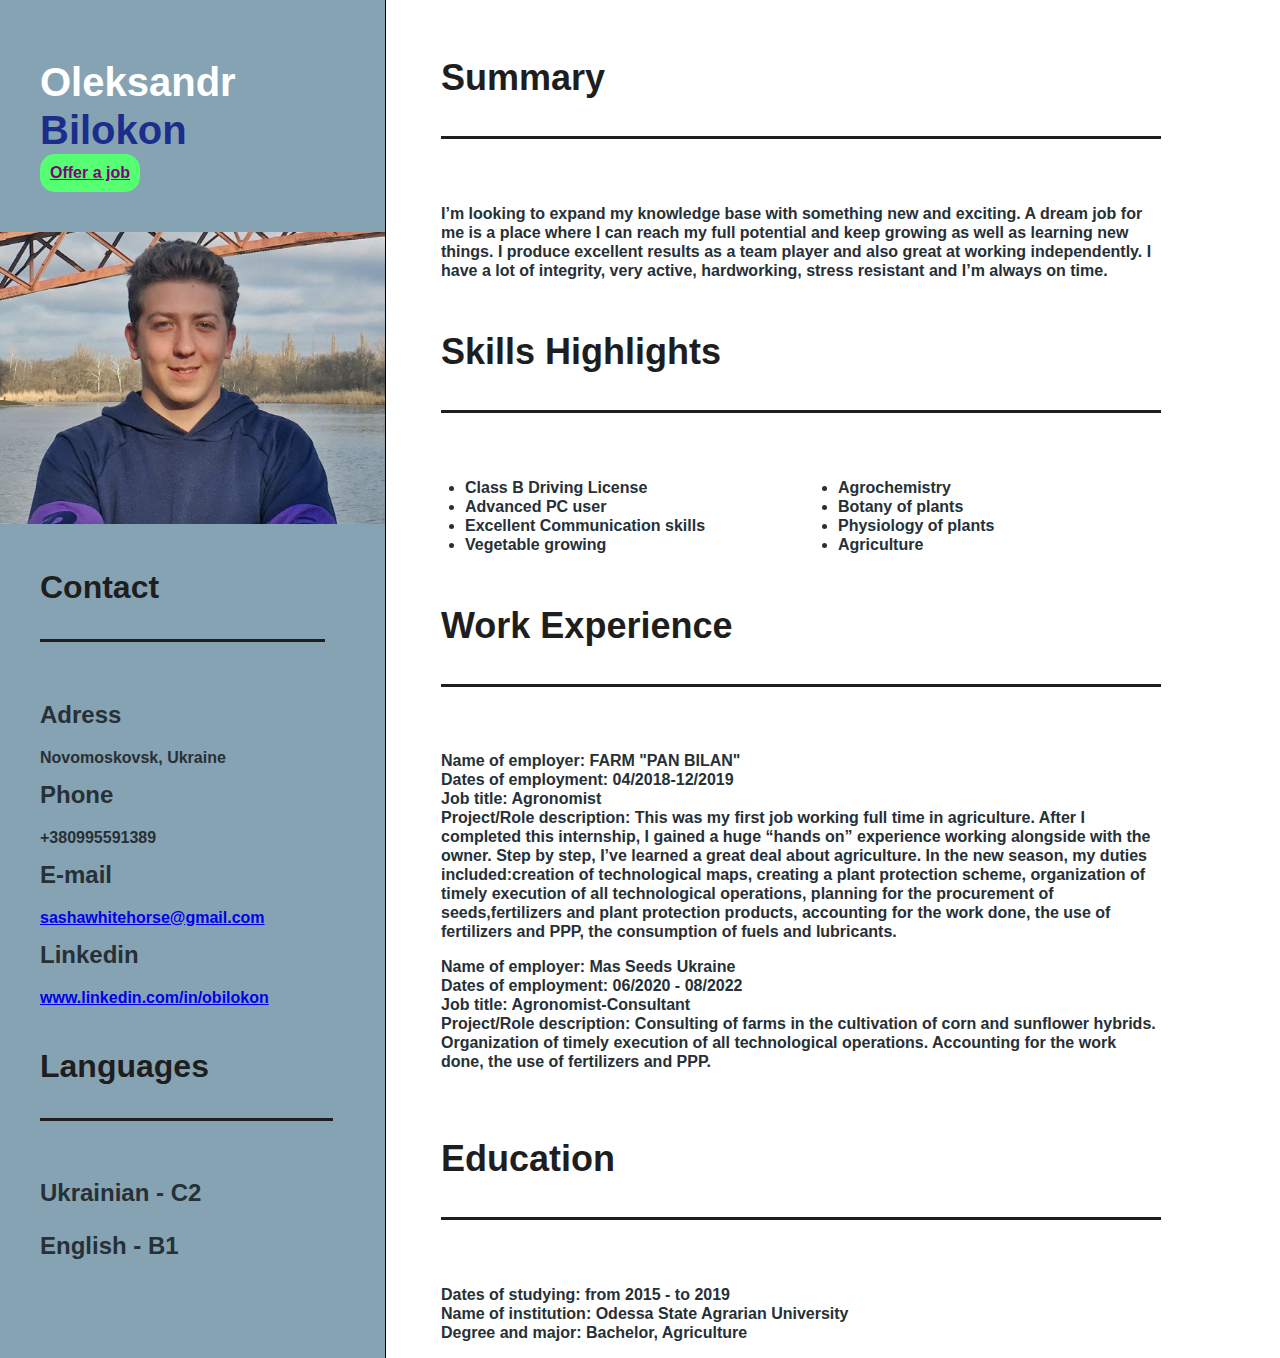
==== commit 19c97506: "complete lesson-15" ====
--- a/index.html
+++ b/index.html
@@ -5,10 +5,11 @@
    <title>Resume Oleksandr Bilokon </title>
    <link href="./styles.css" rel="stylesheet" type="text/css">
    <link href="./styles_mytheme.css" rel="stylesheet" type="text/css">
+   <meta name="viewport" content="width=device-width, initial-scale=1.0">
 </head>
 
 
-<body class="my-theme">
+<body class="main-theme">
    <div class="container">
       <div class="left">
          <div class="name">
--- a/styles.css
+++ b/styles.css
@@ -4,19 +4,18 @@
 
 .container {
   display: grid;
-  grid-template-columns: 385px 820px;
+  grid-template-columns: .2fr 1fr;
   grid-template-rows: auto;
   grid-auto-rows: 1fr;
   gap: 0px 55px;
   grid-auto-flow: row;
   grid-template-areas:
     "left right";
-  justify-content: center;
 }
 
 .left {
   display: grid;
-  grid-template-columns: 385px;
+  grid-template-columns: 1fr;
   grid-template-rows: auto auto auto auto;
   gap: 40px 0px;
   grid-auto-flow: row;
@@ -27,18 +26,14 @@
     "languages";
   grid-area: left;
   align-content: start;
-  width: 385px;
   border-right: solid 1px var(--color-border-center);
   background-color: var(--color-background-concact);
-  height: 1500px;
-  position: sticky;
-  top:0;
-  left:0;
+  max-width: 385px;
 }
 
 .right {
   display: grid;
-  grid-template-columns: 820px;
+  grid-template-columns: 1.5fr;
   grid-template-rows: auto auto auto auto;
   gap: 50px 0px;
   grid-auto-flow: row;
@@ -51,13 +46,13 @@
   align-content: start;
   justify-items: stretch;
   align-items: stretch;
-  width: 820px;
+  max-width: 820px;
 }
 
 .name {
   grid-area: name;
-  margin-left: 40px;
-  margin-top: 58px;
+  margin-left: 2.5em;
+  margin-top: 3.625em;
 }
 
 :root  {
@@ -74,14 +69,14 @@
   
   /* margins */
   --margin-zero: 0px;
-  --margin-titles-bottom:30px;
-  --margin-lists-bottom:15px;
-  --margin-listitems-bottom:10px;
-  --margin-contactlist-bottom:36px;
+  --margin-titles-bottom:1.8em;
+  --margin-lists-bottom:1em;
+  --margin-listitems-bottom:0.8em;
+  --margin-contactlist-bottom:2.25em;
 
   /*paddings */
   --padding-zero: 0px;
-  --padding-titles-bottom:15px;
+  --padding-titles-bottom:1em;
 }
 
 
@@ -103,7 +98,7 @@
   font-family: Arial, Helvetica, sans-serif;
   font-style: normal;
   font-weight: 600;
-  font-size: 40px;
+  font-size: 2.5em;
   line-height: 48px;
   color: var(--color-text-name);
   margin: var(--margin-zero);
@@ -113,7 +108,7 @@
   font-family:Arial, Helvetica, sans-serif;
   font-style: normal;
   font-weight: 600;
-  font-size: 40px;
+  font-size: 1em;
   line-height: 48px;
   color: var(--color-text-surname);
 }
@@ -132,7 +127,7 @@
   font-family: Arial, Helvetica, sans-serif;
   font-style: normal;
   font-weight: 600;
-  font-size: 32px;
+  font-size: 2em;
   line-height: 39px;
   color: var(--color-txtandborder-titles);
   padding-bottom: var(--padding-titles-bottom);
@@ -142,7 +137,7 @@
 }
 
 .borderline {
-  border-bottom: 6px solid var(--color-txtandborder-titles);
+  border-bottom: .1em solid var(--color-txtandborder-titles);
 }
 
 .nomarked {
@@ -158,7 +153,7 @@
   font-family: Arial, Helvetica, sans-serif;
   font-style: normal;
   font-weight: 600;
-  font-size: 24px;
+  font-size: 1.5em;
   line-height: 29px;
   color: var(--color-left-titles);
   margin-bottom: var(--margin-listitems-bottom);
@@ -168,15 +163,15 @@
   font-family: Arial, Helvetica, sans-serif;
   font-style: normal;
   font-weight: 600;
-  font-size: 16px;
+  font-size: 1em;
   line-height: 19px;
   color: var(--color-left-titles);
 }
 
 .contact {
   grid-area: contact;
-  margin-left: 40px;
-  margin-right: 10px;
+  margin-left: 2.5em;
+  margin-right: 0.6em;
 }
 
 .limargin {
@@ -186,7 +181,7 @@
 
 .languages {
   grid-area: languages;
-  margin-left: 40px;
+  margin-left: 2.5em;
 }
 
 .lang-limargin {
@@ -197,7 +192,7 @@
   font-family: Arial, Helvetica, sans-serif;
   font-style: normal;
   font-weight: 600;
-  font-size: 36px;
+  font-size: 2.25em;
   line-height: 44px;
   color: var(--color-txtandborder-titles);
   padding-bottom: var(--padding-titles-bottom);
@@ -207,20 +202,22 @@
 
 .summary {
   grid-area: summary;
-  margin-top: 58px;
+  margin-top: 3.5em;
+  max-width:45rem;
 }
 
 .rightitemtxt {
   font-family: Arial, Helvetica, sans-serif;
   font-style: normal;
   font-weight: 600;
-  font-size: 16px;
+  font-size: 1em;
   line-height: 19px;
   color: var(--color-right-description);
 }
 
 .skills {
   grid-area: skills;
+  max-width:45rem;
 }
 
 .textcols {
@@ -231,11 +228,12 @@
 
 .skills-list {
   margin:var(--margin-zero);
-  padding-left: 25px;
+  padding-left: 1.5em;
 }
 
 .workexp {
   grid-area: workexp;
+  max-width:45rem;
 }
 
 
@@ -248,6 +246,7 @@
 
 .education {
   grid-area: education;
+  max-width:45rem;
 }
 
 .offerbutton {
@@ -259,4 +258,45 @@
   font-family: Arial, Helvetica, sans-serif;
   font-weight: bold;
   color:var(--color-button-hireme);
+}
+
+@media screen and (max-width: 385px) {
+  .container {
+    grid-template-columns: 1fr;
+    grid-template-rows: 1fr 1fr;
+    grid-template-areas: 
+    "left"
+    "right"
+    ;
+  }
+
+  .left {
+    border-right:none;
+  }
+  .right {
+    grid-template-columns: 24em;
+    gap:3em 0;
+  }
+
+  .summary {
+    padding-right:2em;
+    padding-left:2em;
+  }
+
+  .skills {
+    padding-right:2em;
+    padding-left:2em;
+  }
+
+  .workexp {
+    padding-right:2em;
+    padding-left:2em;
+  }
+
+  .education {
+    padding-right:2em;
+    padding-left:2em;
+  }
+
+
 }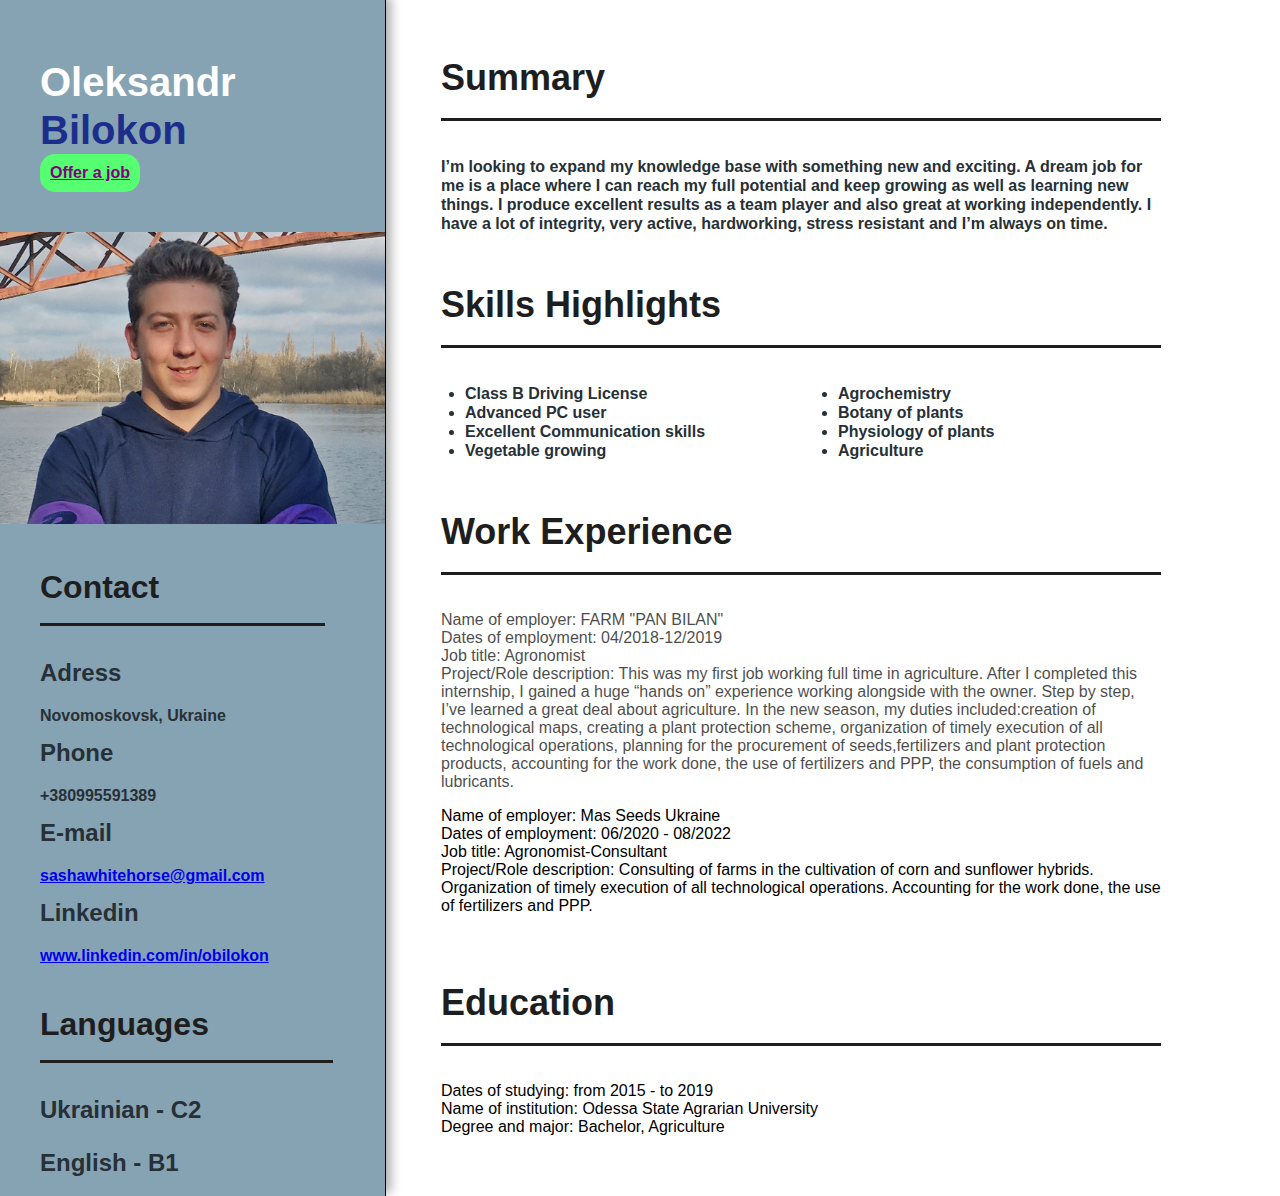
==== commit 172cfab7: "complete homework-16" ====
--- a/index.html
+++ b/index.html
@@ -11,7 +11,7 @@
 
 <body class="main-theme">
    <div class="container">
-      <div class="left">
+      <div class="left block-shadow">
          <div class="name">
             <h1 class="myname">Oleksandr<div class="surname">Bilokon</div> 
             </h1>
@@ -70,7 +70,7 @@
          </div>
          <div class="workexp">
             <h1 class="righttitles borderline ">Work Experience</h1>
-            <dl class="rightitemtxt dl-margin">
+            <dl class="workexptxt dl-margin opacity_workexp">
                <dt><strong>Name of employer:</strong> FARM "PAN BILAN"</dt>
                <dt><strong>Dates of employment:</strong> 04/2018-12/2019</dt>
                <dt><strong>Job title:</strong> Agronomist</dt>
@@ -86,7 +86,7 @@
                   consumption of fuels and lubricants.</dt>
             </dl>
 
-            <dl class="rightitemtxt dl-margin">
+            <dl class="workexptxt dl-margin">
                <dt><strong>Name of employer:</strong> Mas Seeds Ukraine</dt>
                <dt><strong>Dates of employment:</strong> 06/2020 - 08/2022</dt>
                <dt><strong>Job title:</strong> Agronomist-Consultant</dt>
@@ -98,7 +98,7 @@
 
          <div class="education ">
             <h1 class="righttitles borderline">Education</h1>
-            <dl class="rightitemtxt">
+            <dl class="workexptxt">
                <dt> <strong>Dates of studying: </strong>from 2015 - to 2019</dt>
                <dt> <strong>Name of institution:</strong> Odessa State Agrarian University</dt>
                <dt><strong>Degree and major:</strong> Bachelor, Agriculture</dt>
--- a/styles.css
+++ b/styles.css
@@ -69,14 +69,14 @@
   
   /* margins */
   --margin-zero: 0px;
-  --margin-titles-bottom:1.8em;
+  --margin-titles-bottom:1em;
   --margin-lists-bottom:1em;
   --margin-listitems-bottom:0.8em;
   --margin-contactlist-bottom:2.25em;
 
   /*paddings */
   --padding-zero: 0px;
-  --padding-titles-bottom:1em;
+  --padding-titles-bottom:.5em;
 }
 
 
@@ -236,6 +236,13 @@
   max-width:45rem;
 }
 
+.workexptxt {
+  font-family: Arial, Helvetica, sans-serif;
+  font-style: normal;
+  font-weight: 100;
+  font-size: 1em;
+  color: var(--color-border-center);
+}
 
 
 .dl-margin {
@@ -297,6 +304,24 @@
     padding-right:2em;
     padding-left:2em;
   }
-
-
+}
+
+@media screen and (min-width:1200px) 
+{ .block-shadow {
+    box-shadow: .3em -.2em 10px rgba(0, 0, 0, 0.321);
+    z-index:2;
+  }
+  
+  .photocss:hover {
+    transform: scale(1.8 , 1.8) translateX(85.5px) translateY(70px);
+    box-shadow: rgba(0, 0, 0, 0.56) 0px 22px 70px 4px;
+  }
+  
+  .opacity_workexp {
+    opacity: 70%;
+  }
+  
+  .opacity_workexp:hover {
+    opacity:100%;
+  }
 }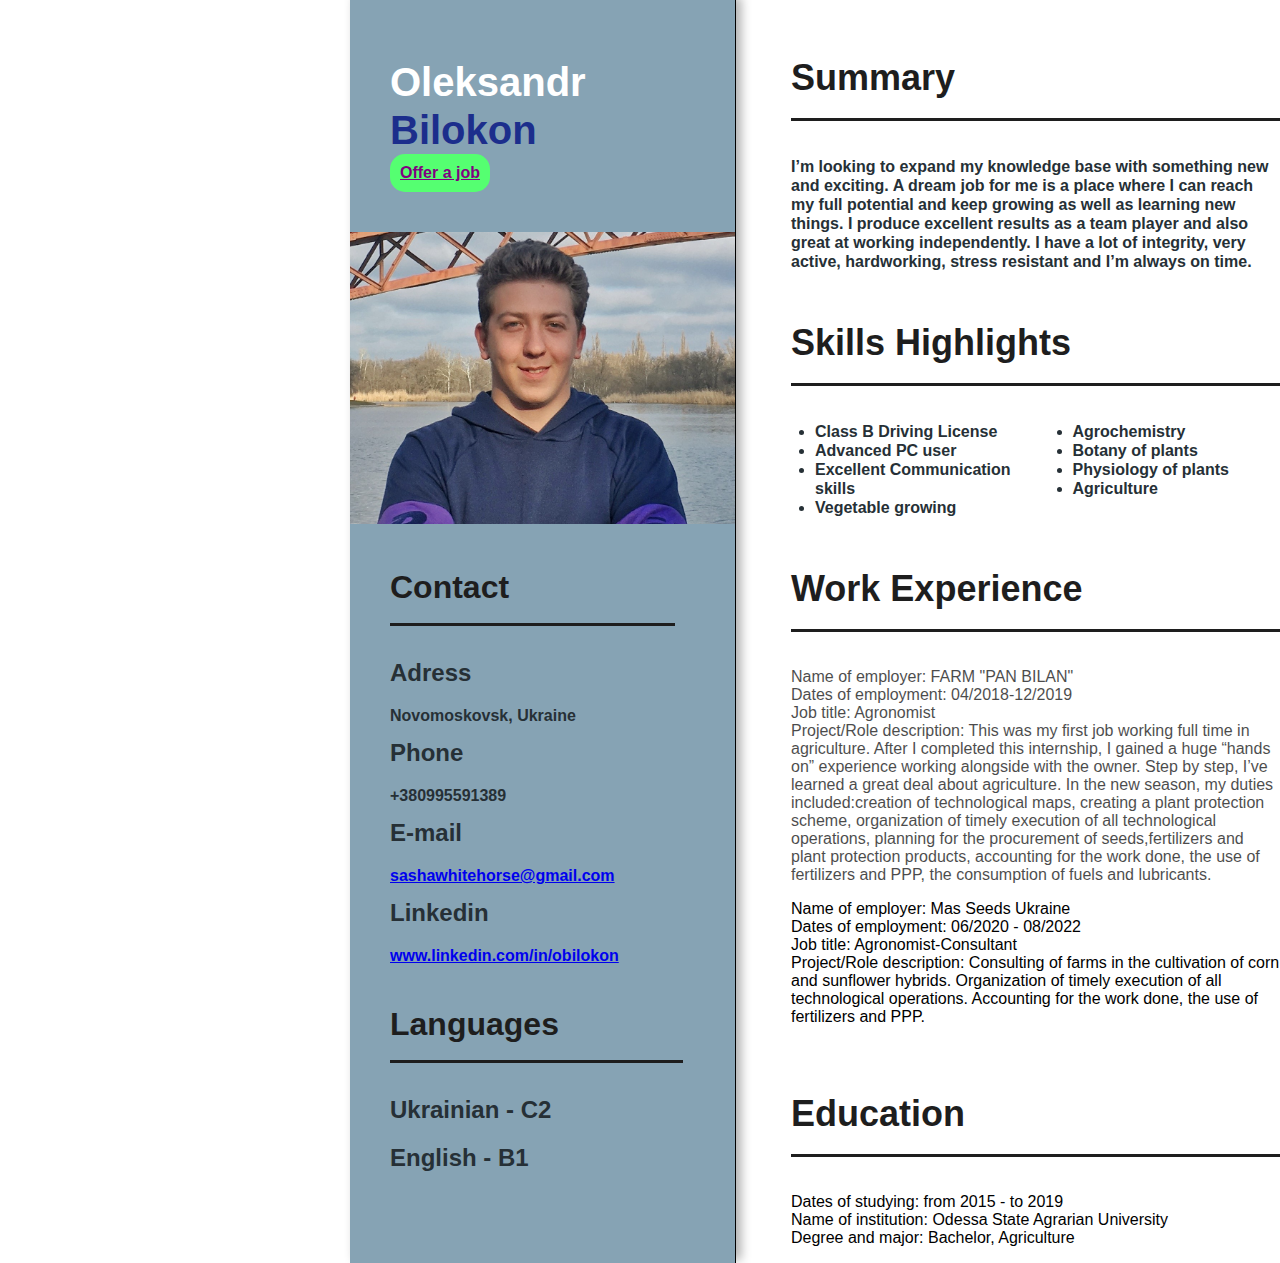
==== commit debec248: "complete homework-18" ====
--- a/index.html
+++ b/index.html
@@ -3,8 +3,7 @@
 
 <head>
    <title>Resume Oleksandr Bilokon </title>
-   <link href="./styles.css" rel="stylesheet" type="text/css">
-   <link href="./styles_mytheme.css" rel="stylesheet" type="text/css">
+   <link href="./sass_styles.css" rel="stylesheet" type="text/css">
    <meta name="viewport" content="width=device-width, initial-scale=1.0">
 </head>
 
--- a/sass_styles.css
+++ b/sass_styles.css
@@ -0,0 +1,391 @@
+.main-theme {
+  --color-border-center: #000000;
+  --color-txtandborder-titles:#1E1E1E;
+  --color-background-concact:#86A3B4;
+  --color-text-surname:#1C2E8C;
+  --color-text-name:#FFFFFF;
+  --color-left-titles:#263036;
+  --color-right-description:#263036;
+  --color-background-hirebutton:#55ff71;
+  --color-button-hireme:purple;
+  --margin-zero: 0px;
+  --margin-titles-bottom:1em;
+  --margin-lists-bottom:1em;
+  --margin-listitems-bottom:0.8em;
+  --margin-contactlist-bottom:2.25em;
+  --padding-zero: 0px;
+  --padding-titles-bottom:.5em;
+}
+
+.my-theme {
+  --color-border-center:#e5ff00;
+  --color-txtandborder-titles:#AE2012;
+  --color-background-concact: #001219;
+  --color-text-surname:#EE9B00;
+  --color-text-name:#CA6702;
+  --color-left-titles:#BB3E03;
+  --color-right-description:#9B2226;
+  --color-background-hirebutton:#005F73;
+  --color-button-hireme:#E9D8A6;
+  --margin-zero: 0px;
+  --margin-titles-bottom:1em;
+  --margin-lists-bottom:1em;
+  --margin-listitems-bottom:0.8em;
+  --margin-contactlist-bottom:2.25em;
+  --padding-zero: 0px;
+  --padding-titles-bottom:.5em;
+}
+
+body {
+  margin: 0;
+}
+
+.container {
+  display: grid;
+  grid-template-columns: 0.2fr 1fr;
+  grid-template-rows: auto;
+  gap: 0 55px;
+  grid-auto-flow: row;
+  grid-template-areas: "left right";
+  margin-left: 350px;
+}
+
+.left {
+  display: grid;
+  grid-template-columns: 1fr;
+  grid-template-rows: auto auto auto auto;
+  gap: 40px 0px;
+  grid-auto-flow: row;
+  grid-template-areas: "name" "photo" "contact" "languages";
+  grid-area: left;
+  -ms-flex-line-pack: start;
+      align-content: start;
+  border-right: solid 1px var(--color-border-center);
+  background-color: var(--color-background-concact);
+  max-width: 385px;
+}
+
+.right {
+  display: grid;
+  grid-template-columns: 1.5fr;
+  grid-template-rows: auto auto auto auto;
+  gap: 50px 0;
+  grid-auto-flow: row;
+  grid-template-areas: "summary" "skills" "workexp" "education";
+  grid-area: right;
+  -ms-flex-line-pack: start;
+      align-content: start;
+  justify-items: stretch;
+  -webkit-box-align: stretch;
+      -ms-flex-align: stretch;
+          align-items: stretch;
+  max-width: 820px;
+  -webkit-animation: rightblock 1s linear;
+          animation: rightblock 1s linear;
+}
+
+.name {
+  grid-area: name;
+  margin-left: 2.5em;
+  margin-top: 3.625em;
+}
+
+.myname {
+  font-family: Arial, Helvetica, sans-serif;
+  font-style: normal;
+  font-weight: 600;
+  font-size: 2.5em;
+  line-height: 48px;
+  color: var(--color-text-name);
+  margin: var(--margin-zero);
+}
+
+.surname {
+  color: var(--color-text-surname);
+}
+
+.photo {
+  grid-area: photo;
+}
+
+.photocss {
+  -o-object-fit: cover;
+     object-fit: cover;
+  -o-object-position: 0 0;
+     object-position: 0 0;
+}
+
+.titles {
+  font-family: Arial, Helvetica, sans-serif;
+  font-style: normal;
+  font-weight: 600;
+  font-size: 2em;
+  line-height: 39px;
+  color: var(--color-txtandborder-titles);
+  padding-bottom: var(--padding-titles-bottom);
+  width: 85%;
+  margin-bottom: var(--margin-titles-bottom);
+  margin-top: var(--margin-zero);
+}
+
+.borderline {
+  border-bottom: 0.1em solid var(--color-txtandborder-titles);
+}
+
+.nomarked {
+  list-style-type: none;
+}
+
+.list {
+  padding: var(--padding-zero);
+  margin: var(--margin-zero);
+}
+
+.itemoflist {
+  font-family: Arial, Helvetica, sans-serif;
+  font-style: normal;
+  font-weight: 600;
+  font-size: 1.5em;
+  line-height: 29px;
+  color: var(--color-left-titles);
+  margin-bottom: var(--margin-listitems-bottom);
+}
+
+.seconditemsoflist {
+  font-family: Arial, Helvetica, sans-serif;
+  font-style: normal;
+  font-weight: 600;
+  font-size: 1em;
+  line-height: 19px;
+  color: var(--color-left-titles);
+}
+
+.contact {
+  grid-area: contact;
+  margin-left: 2.5em;
+  margin-right: 0.6em;
+}
+
+.limargin {
+  margin-bottom: var(--margin-listitems-bottom);
+}
+
+.languages {
+  grid-area: languages;
+  margin-left: 2.5em;
+}
+
+.righttitles {
+  font-family: Arial, Helvetica, sans-serif;
+  font-style: normal;
+  font-weight: 600;
+  font-size: 2.25em;
+  line-height: 44px;
+  color: var(--color-txtandborder-titles);
+  padding-bottom: var(--padding-titles-bottom);
+  margin-top: var(--margin-zero);
+  margin-bottom: var(--margin-titles-bottom);
+}
+
+.summary {
+  grid-area: summary;
+  margin-top: 3.5em;
+  max-width: 45rem;
+}
+
+.rightitemtxt {
+  font-family: Arial, Helvetica, sans-serif;
+  font-style: normal;
+  font-weight: 600;
+  font-size: 1em;
+  line-height: 19px;
+  color: var(--color-right-description);
+}
+
+.skills {
+  grid-area: skills;
+  max-width: 45rem;
+}
+
+.textcols {
+  -webkit-column-width: 100%;
+     -moz-column-width: 100%;
+          column-width: 100%;
+  -webkit-column-count: 2;
+     -moz-column-count: 2;
+          column-count: 2;
+  -webkit-column-gap: 50px;
+     -moz-column-gap: 50px;
+          column-gap: 50px;
+}
+
+.skills-list {
+  margin: var(--margin-zero);
+  padding-left: 1.5em;
+}
+
+.workexp {
+  grid-area: workexp;
+  max-width: 45rem;
+}
+
+.workexptxt {
+  font-family: Arial, Helvetica, sans-serif;
+  font-style: normal;
+  font-weight: 100;
+  font-size: 1em;
+  color: var(--color-border-center);
+}
+
+.dl-margin {
+  margin-bottom: var(--margin-lists-bottom);
+}
+
+.education {
+  grid-area: education;
+  max-width: 45rem;
+}
+
+.offerbutton {
+  display: block;
+  width: -webkit-max-content;
+  width: -moz-max-content;
+  width: max-content;
+  padding: 10px;
+  border-radius: 15px;
+  background-color: var(--color-background-hirebutton);
+  font-family: Arial, Helvetica, sans-serif;
+  font-weight: bold;
+  color: var(--color-button-hireme);
+}
+
+@media screen and (max-width: 385px) {
+  .container {
+    grid-template-columns: 1fr;
+    grid-template-rows: 1fr 1fr;
+    grid-template-areas: "left" "right";
+  }
+  .left {
+    border-right: none;
+    -webkit-animation: none;
+            animation: none;
+  }
+  .right {
+    grid-template-columns: 24em;
+    gap: 3em 0;
+    -webkit-animation: none;
+            animation: none;
+  }
+  .skills {
+    padding-right: 2em;
+    padding-left: 2em;
+  }
+  .workexp {
+    padding-right: 2em;
+    padding-left: 2em;
+  }
+  .education {
+    padding-right: 2em;
+    padding-left: 2em;
+  }
+}
+@media screen and (min-width: 1200px) {
+  .block-shadow {
+    -webkit-box-shadow: 0.3em -0.2em 10px rgba(0, 0, 0, 0.321);
+            box-shadow: 0.3em -0.2em 10px rgba(0, 0, 0, 0.321);
+    z-index: 2;
+  }
+  .photocss:hover {
+    -webkit-transform: scale(1.8, 1.8) translateX(85.5px) translateY(70px);
+            transform: scale(1.8, 1.8) translateX(85.5px) translateY(70px);
+    -webkit-box-shadow: rgba(0, 0, 0, 0.56) 0px 22px 70px 4px;
+            box-shadow: rgba(0, 0, 0, 0.56) 0px 22px 70px 4px;
+    -webkit-transition-duration: 2s;
+            transition-duration: 2s;
+  }
+  .opacity_workexp {
+    opacity: 70%;
+  }
+  .opacity_workexp:hover {
+    opacity: 100%;
+    -webkit-transition-duration: 4s;
+            transition-duration: 4s;
+  }
+  @-webkit-keyframes leftblock {
+    0% {
+      margin-top: 75vh;
+      opacity: 0;
+    }
+    100% {
+      margin-top: 0vh;
+      opacity: 1;
+    }
+  }
+  @keyframes leftblock {
+    0% {
+      margin-top: 75vh;
+      opacity: 0;
+    }
+    100% {
+      margin-top: 0vh;
+      opacity: 1;
+    }
+  }
+  @-webkit-keyframes rightblock {
+    0% {
+      margin-top: 100vh;
+      opacity: 0;
+    }
+    100% {
+      margin-top: 0vh;
+      opacity: 1;
+    }
+  }
+  @keyframes rightblock {
+    0% {
+      margin-top: 100vh;
+      opacity: 0;
+    }
+    100% {
+      margin-top: 0vh;
+      opacity: 1;
+    }
+  }
+}
+.left {
+  -webkit-animation-duration: 1s;
+          animation-duration: 1s;
+  -webkit-animation-timing-function: linear;
+          animation-timing-function: linear;
+  -webkit-animation-delay: 0s;
+          animation-delay: 0s;
+  -webkit-animation-iteration-count: 1;
+          animation-iteration-count: 1;
+  -webkit-animation-direction: normal;
+          animation-direction: normal;
+  -webkit-animation-fill-mode: none;
+          animation-fill-mode: none;
+  -webkit-animation-play-state: running;
+          animation-play-state: running;
+  -webkit-animation-name: leftblock;
+          animation-name: leftblock;
+}
+
+.right {
+  -webkit-animation-duration: 1s;
+          animation-duration: 1s;
+  -webkit-animation-timing-function: linear;
+          animation-timing-function: linear;
+  -webkit-animation-delay: 0s;
+          animation-delay: 0s;
+  -webkit-animation-iteration-count: 1;
+          animation-iteration-count: 1;
+  -webkit-animation-direction: normal;
+          animation-direction: normal;
+  -webkit-animation-fill-mode: none;
+          animation-fill-mode: none;
+  -webkit-animation-play-state: running;
+          animation-play-state: running;
+  -webkit-animation-name: rightblock;
+          animation-name: rightblock;
+}/*# sourceMappingURL=sass_styles.css.map */